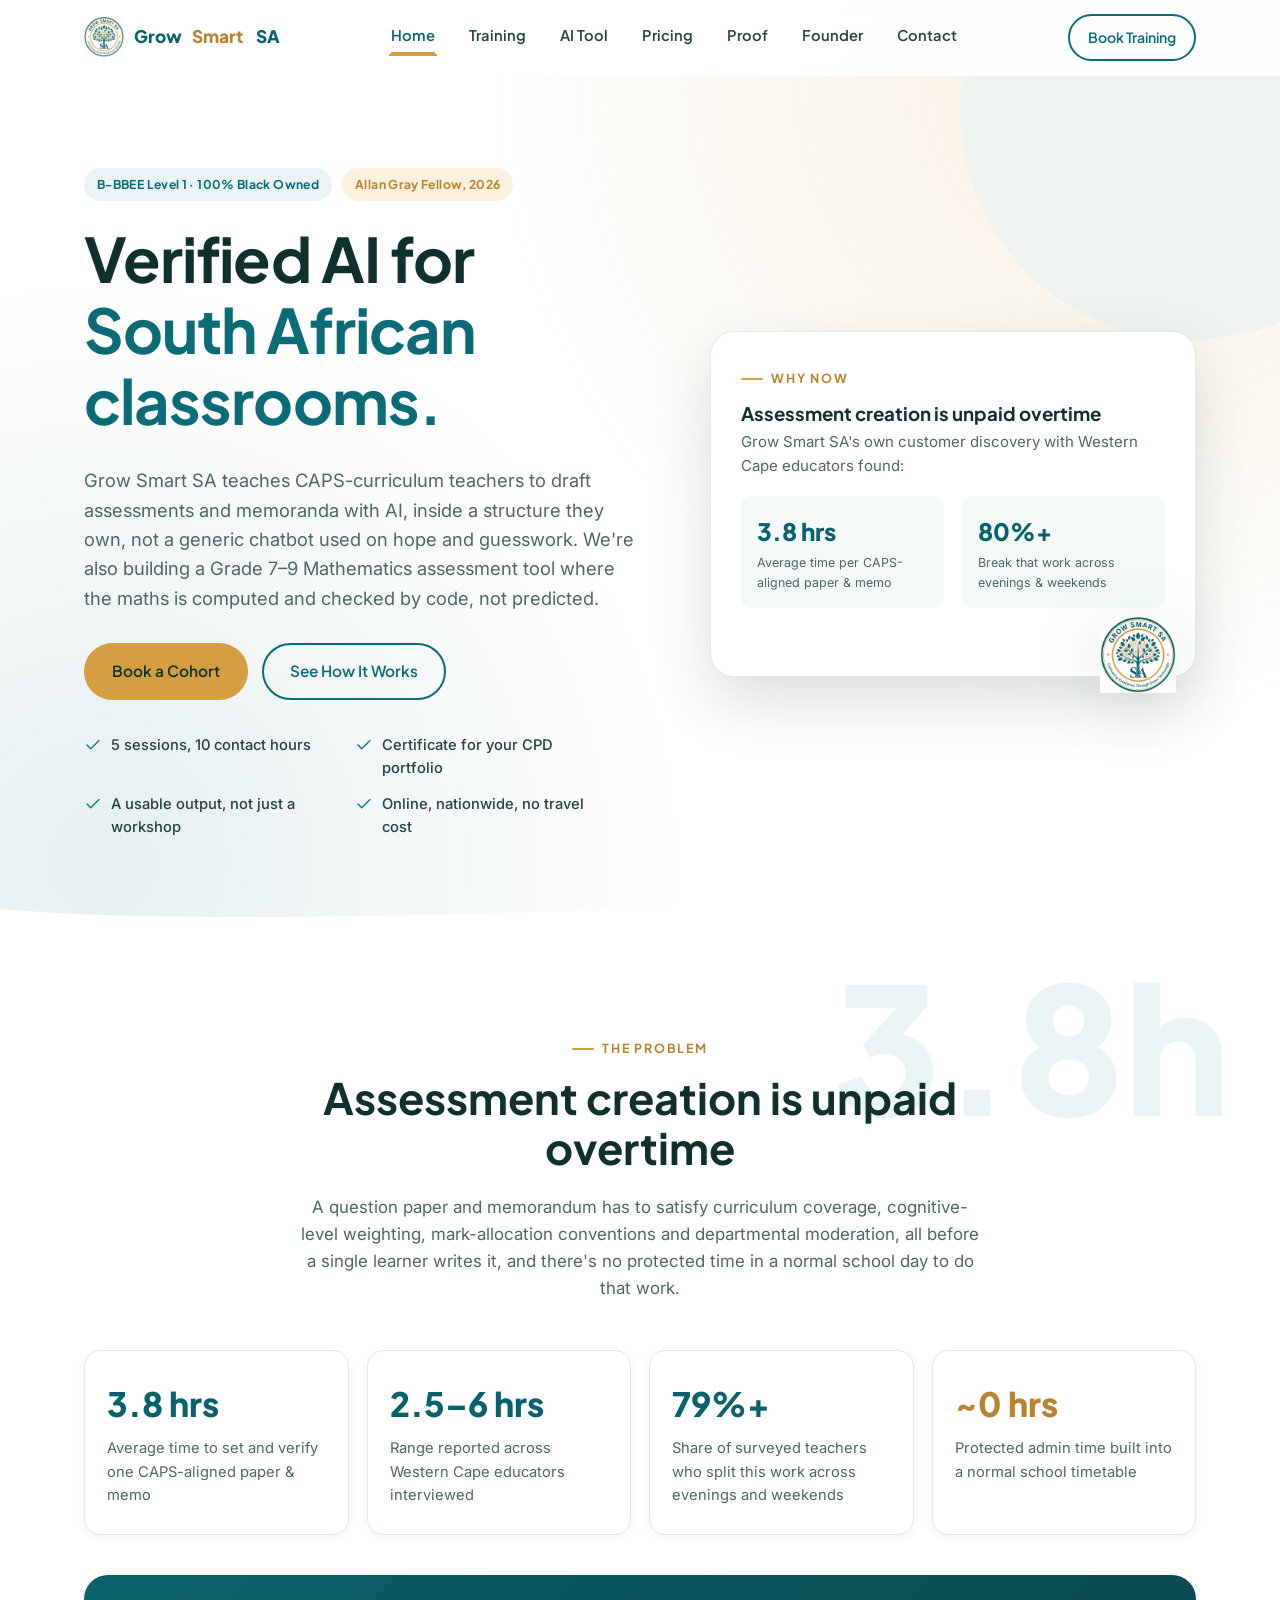
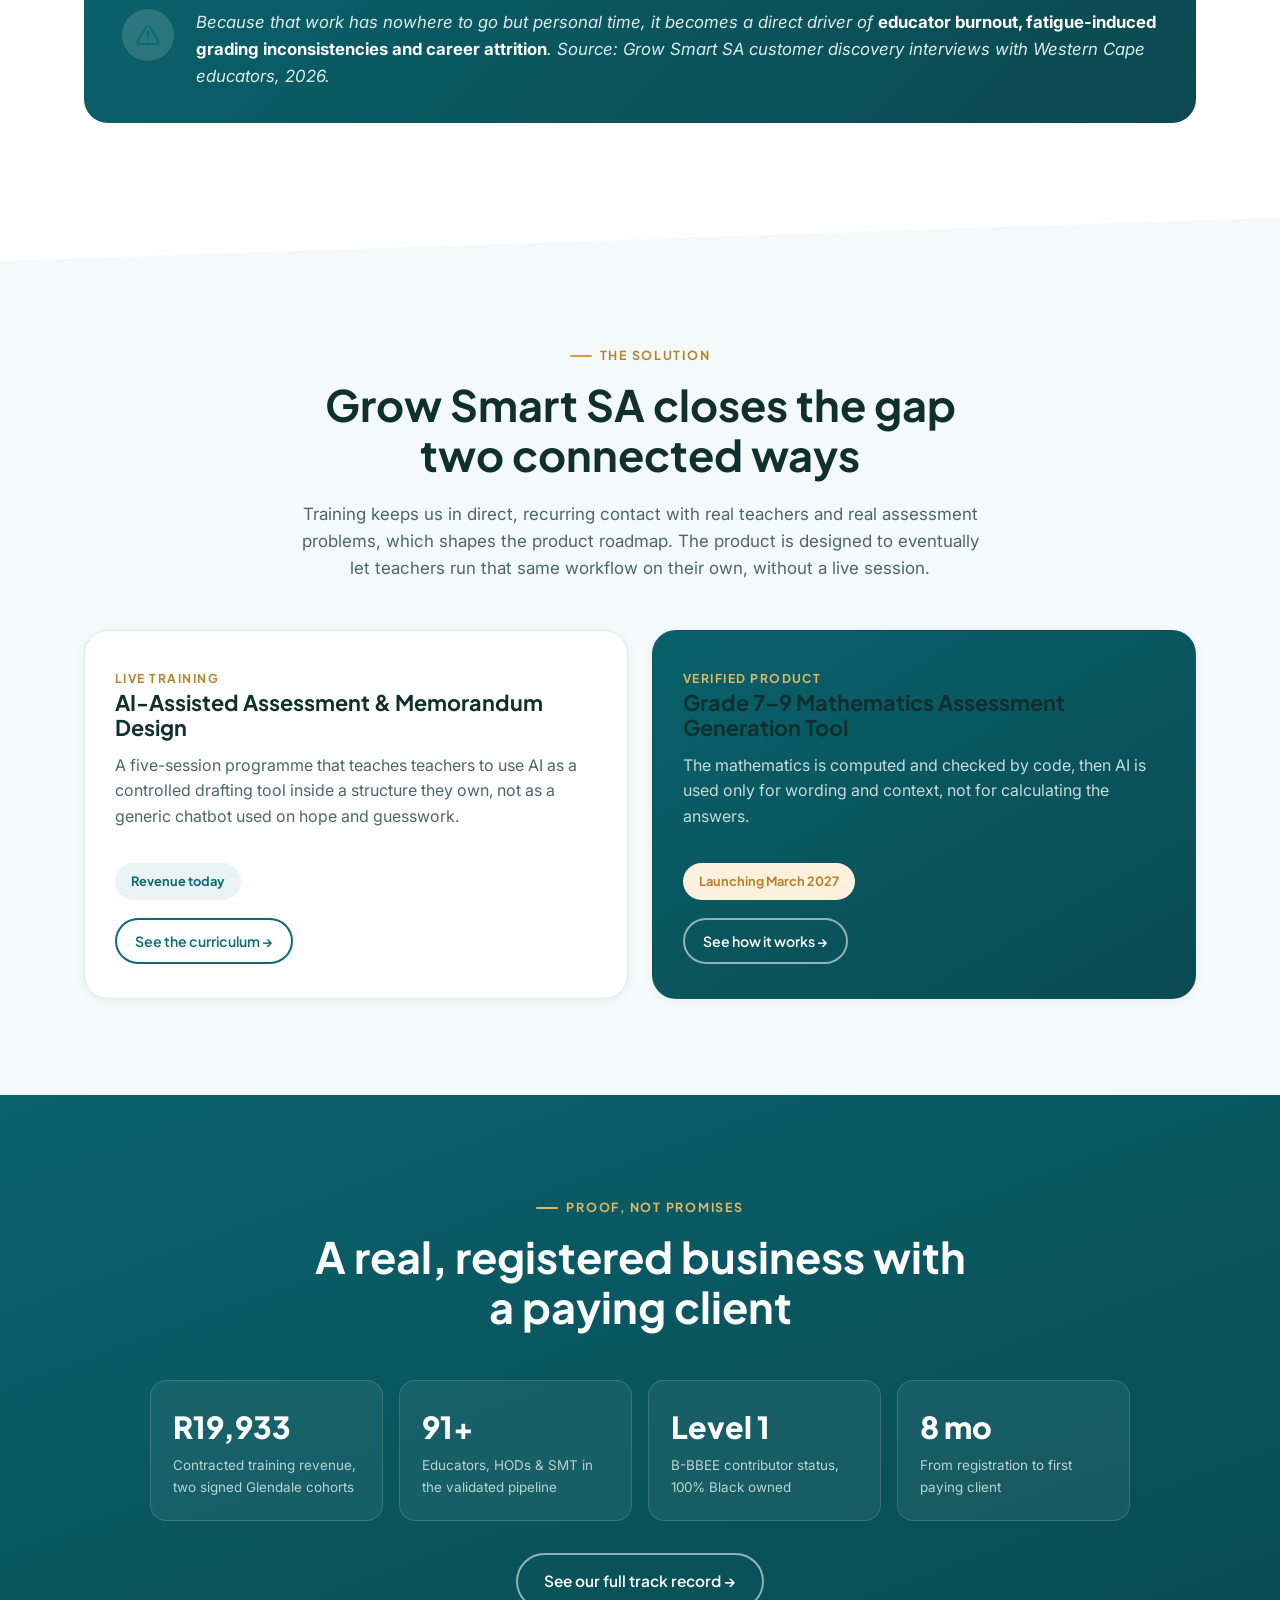
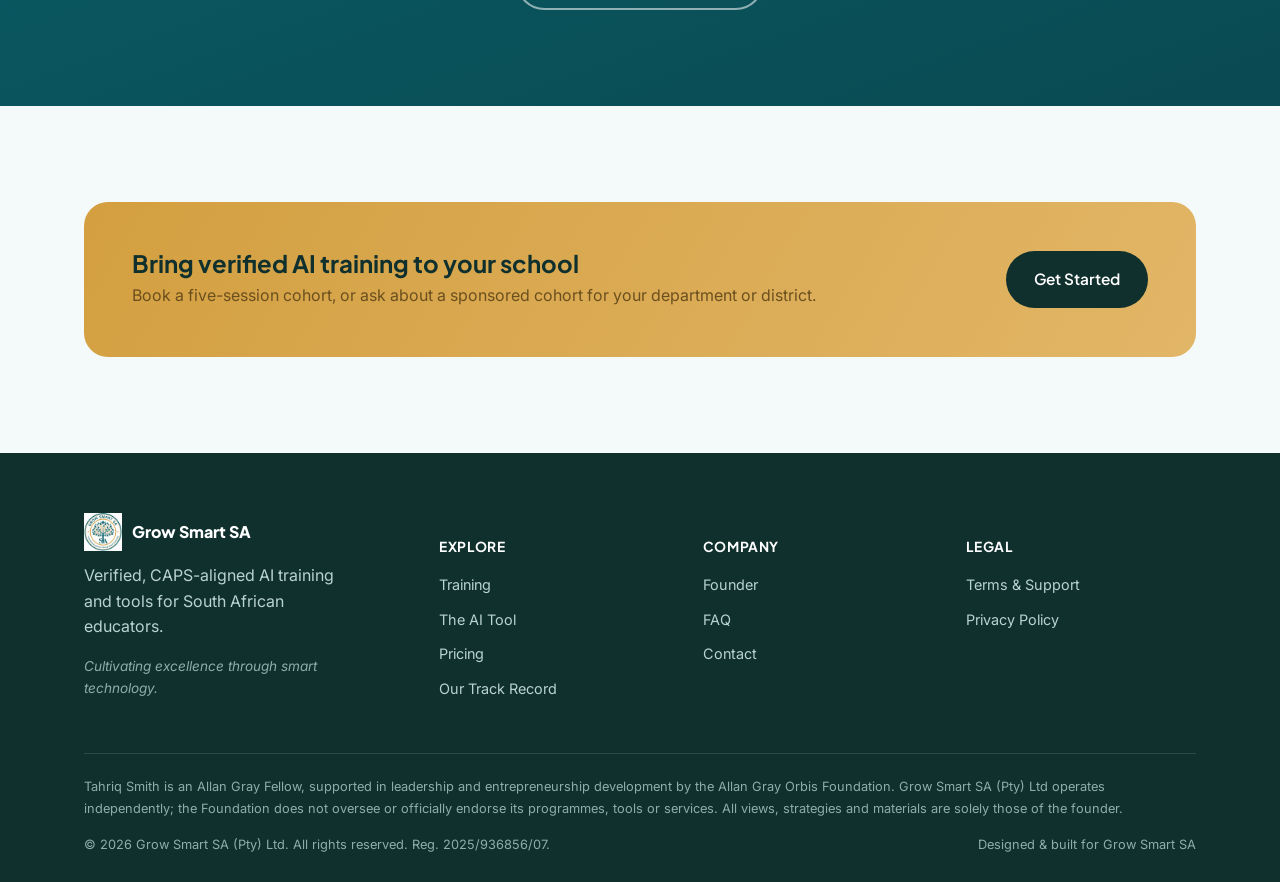
==== index.html @ 6b7e747d "Add files via upload" ====
<!DOCTYPE html>
<html lang="en-ZA">
<head>
<meta charset="UTF-8">
<meta name="viewport" content="width=device-width, initial-scale=1.0">
<title>Grow Smart SA | Verified AI for South African Classrooms</title>
<meta name="description" content="Grow Smart SA teaches CAPS-curriculum teachers to draft assessments and memoranda with AI, and is building a code-verified AI assessment generation tool for Grade 7-9 Mathematics. Based in Cape Town, serving educators nationwide.">
<meta name="keywords" content="AI assessment tool for teachers, CAPS aligned AI, memorandum design, South Africa education, SADTU, verified AI mathematics, Grow Smart SA">
<meta name="author" content="Grow Smart SA (Pty) Ltd">
<link rel="canonical" href="https://www.growsmartsa.co.za/">

<meta property="og:type" content="website">
<meta property="og:title" content="Grow Smart SA | Verified AI for South African Classrooms">
<meta property="og:description" content="Curriculum-aligned AI training for assessment and memorandum design, and a code-verified Grade 7-9 Mathematics assessment tool launching March 2027.">
<meta property="og:image" content="/images/favicon-512.png">
<meta property="og:url" content="https://www.growsmartsa.co.za/">
<meta name="twitter:card" content="summary_large_image">

<link rel="icon" type="image/png" sizes="32x32" href="/images/favicon-32.png">
<link rel="icon" type="image/png" sizes="16x16" href="/images/favicon-16.png">
<link rel="apple-touch-icon" sizes="180x180" href="/images/favicon-180.png">

<link rel="preconnect" href="https://fonts.googleapis.com">
<link rel="preconnect" href="https://fonts.gstatic.com" crossorigin>
<link href="https://fonts.googleapis.com/css2?family=Inter:wght@400;500;600;700&family=Plus+Jakarta+Sans:wght@600;700;800&display=swap" rel="stylesheet">
<link rel="stylesheet" href="css/styles.css">
<noscript><style>body{opacity:1 !important;}</style></noscript>

<script type="application/ld+json">
{
  "@context": "https://schema.org",
  "@type": "EducationalOrganization",
  "name": "Grow Smart SA (Pty) Ltd",
  "url": "https://www.growsmartsa.co.za/",
  "logo": "https://www.growsmartsa.co.za/images/favicon-512.png",
  "email": "tahriq@live.co.za",
  "telephone": "+27828016699",
  "address": { "@type": "PostalAddress", "addressLocality": "Cape Town", "addressCountry": "ZA" },
  "founder": { "@type": "Person", "name": "Tahriq Smith" },
  "sameAs": []
}
</script>
</head>
<body>
<div class="scroll-progress" id="scrollProgress"></div>
<a class="skip-link" href="#main" style="position:absolute;left:-9999px;">Skip to content</a>

<header class="site-header" id="siteHeader">
  <div class="nav-wrap">
    <a href="index.html" class="brand"><img src="images/logo.png" alt="Grow Smart SA logo"> Grow <span class="accent">Smart</span>&nbsp;SA</a>
    <nav class="nav-links" id="navLinks">
      <a href="index.html" class="active">Home</a>
      <a href="training.html">Training</a>
      <a href="product.html">AI Tool</a>
      <a href="pricing.html">Pricing</a>
      <a href="proof.html">Proof</a>
      <a href="founder.html">Founder</a>
      <a href="contact.html">Contact</a>
    </nav>
    <div class="nav-cta">
      <a href="contact.html" class="btn btn-outline-dark btn-sm">Book Training</a>
      <button class="nav-toggle" id="navToggle" aria-label="Toggle menu" aria-expanded="false"><span></span></button>
    </div>
  </div>
</header>

<main id="main">

  <!-- ================= HERO ================= -->
  <section class="hero" id="home">
    <div class="hero-blob" aria-hidden="true"></div>
    <div class="container hero-grid">
      <div class="reveal in">
        <div class="badge-row">
          <span class="badge">B-BBEE Level 1 &middot; 100% Black Owned</span>
          <span class="badge gold">Allan Gray Fellow, 2026</span>
        </div>
        <h1>Verified AI for <span class="hl">South African classrooms.</span></h1>
        <p class="hero-sub">Grow Smart SA teaches CAPS-curriculum teachers to draft assessments and memoranda with AI, inside a structure they own, not a generic chatbot used on hope and guesswork. We're also building a Grade 7&ndash;9 Mathematics assessment tool where the maths is computed and checked by code, not predicted.</p>
        <div class="hero-cta">
          <a href="contact.html" class="btn btn-primary">Book a Cohort</a>
          <a href="training.html" class="btn btn-outline-dark">See How It Works</a>
        </div>
        <ul class="hero-points">
          <li><svg width="18" height="18" viewBox="0 0 24 24" fill="none" stroke="currentColor" stroke-width="2" stroke-linecap="round" stroke-linejoin="round" aria-hidden="true" ><polyline points="20 6 9 17 4 12"></polyline></svg>5 sessions, 10 contact hours</li>
          <li><svg width="18" height="18" viewBox="0 0 24 24" fill="none" stroke="currentColor" stroke-width="2" stroke-linecap="round" stroke-linejoin="round" aria-hidden="true" ><polyline points="20 6 9 17 4 12"></polyline></svg>Certificate for your CPD portfolio</li>
          <li><svg width="18" height="18" viewBox="0 0 24 24" fill="none" stroke="currentColor" stroke-width="2" stroke-linecap="round" stroke-linejoin="round" aria-hidden="true" ><polyline points="20 6 9 17 4 12"></polyline></svg>A usable output, not just a workshop</li>
          <li><svg width="18" height="18" viewBox="0 0 24 24" fill="none" stroke="currentColor" stroke-width="2" stroke-linecap="round" stroke-linejoin="round" aria-hidden="true" ><polyline points="20 6 9 17 4 12"></polyline></svg>Online, nationwide, no travel cost</li>
        </ul>
      </div>
      <div class="hero-visual reveal in">
        <div class="hero-card">
          <span class="eyebrow">Why now</span>
          <h3 style="margin-bottom:6px;">Assessment creation is unpaid overtime</h3>
          <p style="color:var(--ink-500); font-size:0.94rem; margin-bottom:0;">Grow Smart SA's own customer discovery with Western Cape educators found:</p>
          <div class="stat-row">
            <div class="hero-stat"><div class="num" data-count="3.8" data-decimals="1" data-suffix=" hrs">0 hrs</div><div class="lbl">Average time per CAPS-aligned paper &amp; memo</div></div>
            <div class="hero-stat"><div class="num" data-count="80" data-suffix="%+">0%+</div><div class="lbl">Break that work across evenings &amp; weekends</div></div>
          </div>
        </div>
        <img class="hero-logo-badge" src="images/logo.png" alt="">
      </div>
    </div>
    <svg class="wave-divider" viewBox="0 0 1440 56" preserveAspectRatio="none" aria-hidden="true"><path d="M0,28 C360,56 1080,0 1440,28 L1440,56 L0,56 Z" fill="var(--white)"></path></svg>
  </section>

  <!-- ================= PROBLEM ================= -->
  <section class="section-pad bg-white" id="problem" style="position:relative; overflow:hidden;">
    <span class="giant-num" style="top:20px; right:4%;" aria-hidden="true">3.8h</span>
    <div class="container" style="position:relative;">
      <div class="section-head center">
        <span class="eyebrow">The Problem</span>
        <h2>Assessment creation is unpaid overtime</h2>
        <p>A question paper and memorandum has to satisfy curriculum coverage, cognitive-level weighting, mark-allocation conventions and departmental moderation, all before a single learner writes it, and there's no protected time in a normal school day to do that work.</p>
      </div>
      <div class="stat-grid reveal-group">
        <div class="stat-card reveal"><div class="num" data-count="3.8" data-decimals="1" data-suffix=" hrs">0 hrs</div><div class="lbl">Average time to set and verify one CAPS-aligned paper &amp; memo</div></div>
        <div class="stat-card reveal"><div class="num">2.5&ndash;6 hrs</div><div class="lbl">Range reported across Western Cape educators interviewed</div></div>
        <div class="stat-card reveal"><div class="num" data-count="80" data-suffix="%+">0%+</div><div class="lbl">Share of surveyed teachers who split this work across evenings and weekends</div></div>
        <div class="stat-card reveal"><div class="num gold">~0 hrs</div><div class="lbl">Protected admin time built into a normal school timetable</div></div>
      </div>
      <div class="callout reveal">
        <div class="icon-badge"><svg width="24" height="24" viewBox="0 0 24 24" fill="none" stroke="currentColor" stroke-width="2" stroke-linecap="round" stroke-linejoin="round" aria-hidden="true" ><path d="M12 9v4"></path><path d="M12 17h.01"></path><path d="M10.29 3.86 1.82 18a2 2 0 0 0 1.71 3h16.94a2 2 0 0 0 1.71-3L13.71 3.86a2 2 0 0 0-3.42 0Z"></path></svg></div>
        <p>Because that work has nowhere to go but personal time, it becomes a direct driver of <strong>educator burnout, fatigue-induced grading inconsistencies and career attrition</strong>. Source: Grow Smart SA customer discovery interviews with Western Cape educators, 2026.</p>
      </div>
    </div>
  </section>

  <!-- ================= SOLUTION: TWO PILLARS ================= -->
  <section class="section-pad bg-teal-050 diagonal-top" style="margin-top:-2px;">
    <div class="container" style="padding-top:2vw;">
      <div class="section-head center">
        <span class="eyebrow">The Solution</span>
        <h2>Grow Smart SA closes the gap two connected ways</h2>
        <p>Training keeps us in direct, recurring contact with real teachers and real assessment problems, which shapes the product roadmap. The product is designed to eventually let teachers run that same workflow on their own, without a live session.</p>
      </div>
      <div class="pillar-grid reveal-group">
        <div class="pillar-card reveal">
          <span class="pillar-kicker">Live Training</span>
          <h3>AI-Assisted Assessment &amp; Memorandum Design</h3>
          <p>A five-session programme that teaches teachers to use AI as a controlled drafting tool inside a structure they own, not as a generic chatbot used on hope and guesswork.</p>
          <span class="pillar-tag">Revenue today</span>
          <div style="margin-top:18px;"><a href="training.html" class="btn btn-outline-dark btn-sm">See the curriculum &rarr;</a></div>
        </div>
        <div class="pillar-card dark reveal">
          <span class="pillar-kicker">Verified Product</span>
          <h3>Grade 7&ndash;9 Mathematics Assessment Generation Tool</h3>
          <p>The mathematics is computed and checked by code, then AI is used only for wording and context, not for calculating the answers.</p>
          <span class="pillar-tag">Launching March 2027</span>
          <div style="margin-top:18px;"><a href="product.html" class="btn btn-outline btn-sm">See how it works &rarr;</a></div>
        </div>
      </div>
    </div>
  </section>

  <!-- ================= PROOF TEASER ================= -->
  <section class="section-pad bg-dark on-dark">
    <div class="container">
      <div class="section-head center">
        <span class="eyebrow">Proof, Not Promises</span>
        <h2>A real, registered business with a paying client</h2>
      </div>
      <div class="proof-stats proof-stats-teaser reveal-group">
        <div class="proof-stat reveal"><div class="num" data-count="22000" data-prefix="R">R0</div><div class="lbl">Contracted training revenue, two signed Glendale cohorts</div></div>
        <div class="proof-stat reveal"><div class="num" data-count="100" data-suffix="+">0+</div><div class="lbl">Educators, HODs &amp; SMT in the validated pipeline</div></div>
        <div class="proof-stat reveal"><div class="num">Level 1</div><div class="lbl">B-BBEE contributor status, 100% Black owned</div></div>
        <div class="proof-stat reveal"><div class="num" data-count="9" data-suffix=" mo">0 mo</div><div class="lbl">From registration to first paying client</div></div>
      </div>
      <div class="text-center mt-32"><a href="proof.html" class="btn btn-outline">See our full track record &rarr;</a></div>
    </div>
  </section>

  <!-- ================= CTA ================= -->
  <section class="section-pad bg-teal-050">
    <div class="container">
      <div class="cta-banner reveal">
        <div>
          <h3>Bring verified AI training to your school</h3>
          <p>Book a five-session cohort, or ask about a sponsored cohort for your department or district.</p>
        </div>
        <a href="contact.html" class="btn" style="background:var(--ink-900); color:var(--white);">Get Started</a>
      </div>
    </div>
  </section>

</main>

<footer class="site-footer">
  <div class="container">
    <div class="footer-grid">
      <div>
        <div class="footer-brand"><img src="images/logo.png" alt="Grow Smart SA logo"><span>Grow Smart SA</span></div>
        <p style="max-width:280px;">Verified, CAPS-aligned AI training and tools for South African educators.</p>
        <p style="max-width:280px; font-style:italic; font-size:0.85rem; color:#8FADA8;">Cultivating excellence through smart technology.</p>
      </div>
      <div>
        <h5>Explore</h5>
        <ul>
          <li><a href="training.html">Training</a></li>
          <li><a href="product.html">The AI Tool</a></li>
          <li><a href="pricing.html">Pricing</a></li>
          <li><a href="proof.html">Our Track Record</a></li>
        </ul>
      </div>
      <div>
        <h5>Company</h5>
        <ul>
          <li><a href="founder.html">Founder</a></li>
          <li><a href="pricing.html#faq">FAQ</a></li>
          <li><a href="contact.html">Contact</a></li>
        </ul>
      </div>
      <div>
        <h5>Legal</h5>
        <ul>
          <li><a href="terms.html">Terms &amp; Support</a></li>
          <li><a href="privacy.html">Privacy Policy</a></li>
        </ul>
      </div>
    </div>
    <div class="footer-legal">
      Tahriq Smith is an Allan Gray Fellow, supported in leadership and entrepreneurship development by the Allan Gray Orbis Foundation. Grow Smart SA (Pty) Ltd operates independently; the Foundation does not oversee or officially endorse its programmes, tools or services. All views, strategies and materials are solely those of the founder.
    </div>
    <div class="footer-bottom">
      <span>&copy; <span id="year"></span> Grow Smart SA (Pty) Ltd. All rights reserved. Reg. 2025/936856/07.</span>
      <span>Designed &amp; built for Grow Smart SA</span>
    </div>
  </div>
</footer>

<button class="to-top" id="toTop" aria-label="Back to top"><svg width="20" height="20" viewBox="0 0 24 24" fill="none" stroke="currentColor" stroke-width="2" stroke-linecap="round" stroke-linejoin="round" aria-hidden="true" ><line x1="12" y1="19" x2="12" y2="5"></line><polyline points="5 12 12 5 19 12"></polyline></svg></button>

<script src="js/main.js"></script>
</body>
</html>
---- css/styles.css ----
/* ==========================================================================
   Grow Smart SA - Brand Tokens
   Primary teal + gold sampled directly from the Grow Smart SA logo mark.
   ========================================================================== */
:root {
  --teal-900: #09616B;
  --teal-800: #0B6B76;
  --teal-700: #128089;
  --teal-600: #1B969E;
  --teal-050: #EAF4F4;
  --teal-025: #F4FAFA;
  --sage-600: #5F8578;
  --sage-500: #6E9186;
  --sage-100: #EEF3F0;
  --gold-600: #B9822E;
  --gold-500: #D39F40;
  --gold-400: #E2B667;
  --gold-100: #FBF1DD;
  --gold-050: #FDF8ED;
  --ink-900: #10302E;
  --ink-700: #23433F;
  --ink-500: #4C6864;
  --ink-300: #7C948F;
  --white: #FFFFFF;
  --off-white: #F7FAF9;
  --border: #E1EAE7;

  --font-head: "Plus Jakarta Sans", "Segoe UI", Arial, sans-serif;
  --font-body: "Inter", "Segoe UI", Arial, sans-serif;

  --radius-sm: 10px;
  --radius-md: 16px;
  --radius-lg: 24px;
  --shadow-sm: 0 2px 10px rgba(16, 48, 46, 0.06);
  --shadow-md: 0 12px 32px rgba(16, 48, 46, 0.10);
  --shadow-lg: 0 24px 60px rgba(16, 48, 46, 0.16);
  --container: 1160px;
}

/* ==========================================================================
   Reset / base
   ========================================================================== */
*, *::before, *::after { box-sizing: border-box; }
html { scroll-behavior: smooth; }
body {
  margin: 0;
  font-family: var(--font-body);
  color: var(--ink-900);
  background: var(--white);
  line-height: 1.6;
  -webkit-font-smoothing: antialiased;
}
img { max-width: 100%; display: block; }
a { color: inherit; text-decoration: none; }
h1, h2, h3, h4 { font-family: var(--font-head); line-height: 1.15; margin: 0 0 0.5em; color: var(--ink-900); }
p { margin: 0 0 1em; }
ul { margin: 0; padding: 0; list-style: none; }
button { font-family: inherit; cursor: pointer; }
section { position: relative; }
.container {
  max-width: var(--container);
  margin: 0 auto;
  padding: 0 24px;
}
.section-pad { padding: 96px 0; }
@media (max-width: 780px) {
  .section-pad { padding: 64px 0; }
}

.eyebrow {
  display: inline-flex;
  align-items: center;
  gap: 8px;
  font-family: var(--font-head);
  font-weight: 700;
  font-size: 0.78rem;
  letter-spacing: 0.14em;
  text-transform: uppercase;
  color: var(--gold-600);
  margin-bottom: 14px;
}
.eyebrow::before {
  content: "";
  width: 22px;
  height: 2px;
  background: var(--gold-500);
  display: inline-block;
  border-radius: 2px;
}
.section-head { max-width: 680px; margin: 0 0 48px; }
.section-head.center { margin-left: auto; margin-right: auto; text-align: center; }
.section-head h2 { font-size: clamp(1.8rem, 3.4vw, 2.7rem); }
.section-head p { color: var(--ink-500); font-size: 1.06rem; }

.on-dark .eyebrow { color: var(--gold-400); }
.on-dark .eyebrow::before { background: var(--gold-400); }
.on-dark h2, .on-dark h3, .on-dark h4 { color: var(--white); }
.on-dark p { color: #C7DAD7; }

/* Buttons */
.btn {
  display: inline-flex;
  align-items: center;
  justify-content: center;
  gap: 8px;
  font-family: var(--font-head);
  font-weight: 600;
  font-size: 0.96rem;
  padding: 14px 26px;
  border-radius: 999px;
  border: 2px solid transparent;
  transition: transform 0.15s ease, box-shadow 0.15s ease, background 0.15s ease, color 0.15s ease, border-color .15s ease;
  white-space: nowrap;
}
.btn-primary { background: var(--gold-500); color: var(--ink-900); }
.btn-primary:hover { background: var(--gold-600); transform: translateY(-1px); box-shadow: var(--shadow-md); }
.btn-outline { border-color: rgba(255,255,255,0.55); color: var(--white); }
.btn-outline:hover { background: rgba(255,255,255,0.12); }
.btn-outline-dark { border-color: var(--teal-800); color: var(--teal-800); }
.btn-outline-dark:hover { background: var(--teal-050); }
.btn-block { width: 100%; }
.btn-sm { padding: 10px 18px; font-size: 0.88rem; }

/* ==========================================================================
   Header / Nav
   ========================================================================== */
.site-header {
  position: fixed;
  top: 0; left: 0; right: 0;
  z-index: 100;
  background: rgba(255,255,255,0.9);
  backdrop-filter: saturate(180%) blur(12px);
  border-bottom: 1px solid transparent;
  transition: border-color .2s ease, box-shadow .2s ease;
}
.site-header.scrolled { border-color: var(--border); box-shadow: 0 4px 20px rgba(16,48,46,0.05); }
.nav-wrap {
  max-width: var(--container);
  margin: 0 auto;
  padding: 14px 24px;
  display: flex;
  align-items: center;
  justify-content: space-between;
  gap: 20px;
}
.brand { display: flex; align-items: center; gap: 10px; font-family: var(--font-head); font-weight: 800; color: var(--teal-900); font-size: 1.08rem; }
.brand img { width: 40px; height: 40px; }
.brand span.accent { color: var(--gold-600); }

.nav-links { display: flex; align-items: center; gap: 30px; }
.nav-links a {
  font-family: var(--font-head);
  font-weight: 600;
  font-size: 0.92rem;
  color: var(--ink-700);
  padding: 6px 2px;
  border-bottom: 2px solid transparent;
  transition: color .15s ease, border-color .15s ease;
}
.nav-links a:hover, .nav-links a.active { color: var(--teal-900); border-color: var(--gold-500); }
.nav-cta { display: flex; align-items: center; gap: 14px; }
.nav-toggle {
  display: none;
  width: 42px; height: 42px;
  border-radius: 10px;
  border: 1px solid var(--border);
  background: var(--white);
  align-items: center;
  justify-content: center;
}
.nav-toggle span, .nav-toggle span::before, .nav-toggle span::after {
  content: "";
  display: block;
  width: 20px; height: 2px;
  background: var(--ink-900);
  position: relative;
  transition: transform .2s ease, opacity .2s ease;
}
.nav-toggle span::before { position: absolute; top: -6px; }
.nav-toggle span::after { position: absolute; top: 6px; }
.nav-toggle.open span { background: transparent; }
.nav-toggle.open span::before { transform: translateY(6px) rotate(45deg); }
.nav-toggle.open span::after { transform: translateY(-6px) rotate(-45deg); }

@media (max-width: 900px) {
  .nav-links {
    position: absolute;
    top: 100%; left: 0; right: 0;
    background: var(--white);
    flex-direction: column;
    align-items: flex-start;
    gap: 4px;
    padding: 10px 24px 20px;
    border-bottom: 1px solid var(--border);
    box-shadow: var(--shadow-md);
    display: none;
  }
  .nav-links.open { display: flex; }
  .nav-links a { width: 100%; padding: 10px 0; border-bottom: 1px solid var(--border); }
  .nav-cta .btn-outline-dark { display: none; }
  .nav-toggle { display: flex; }
}

/* ==========================================================================
   Hero
   ========================================================================== */
.hero {
  padding: 168px 0 96px;
  background:
    radial-gradient(circle at 88% 8%, rgba(211,159,64,0.16), transparent 45%),
    radial-gradient(circle at 8% 92%, rgba(9,97,107,0.10), transparent 40%),
    var(--white);
  overflow: hidden;
  position: relative;
}
.hero-grid { display: grid; grid-template-columns: 1.08fr 0.92fr; gap: 56px; align-items: center; }
@media (max-width: 900px) { .hero-grid { grid-template-columns: 1fr; } }

.badge-row { display: flex; flex-wrap: wrap; gap: 10px; margin-bottom: 22px; }
.badge {
  display: inline-flex; align-items: center; gap: 6px;
  background: var(--teal-050); color: var(--teal-800);
  font-family: var(--font-head); font-weight: 700; font-size: 0.76rem;
  letter-spacing: 0.03em;
  padding: 7px 13px; border-radius: 999px;
}
.badge.gold { background: var(--gold-100); color: var(--gold-600); }

.hero h1 { font-size: clamp(2.3rem, 4.8vw, 3.9rem); letter-spacing: -0.015em; }
.hero h1 .hl { color: var(--teal-800); }
.hero-sub { font-size: 1.15rem; color: var(--ink-500); max-width: 560px; }
.hero-cta { display: flex; flex-wrap: wrap; gap: 14px; margin-top: 30px; }
.hero-points { margin-top: 34px; display: grid; grid-template-columns: 1fr 1fr; gap: 12px 22px; max-width: 520px; }
.hero-points li { display: flex; gap: 9px; align-items: flex-start; font-size: 0.92rem; color: var(--ink-700); font-weight: 500; }
.hero-points li svg { flex: none; margin-top: 2px; color: var(--teal-700); }

.hero-visual { position: relative; }
.hero-card {
  background: var(--white);
  border: 1px solid var(--border);
  border-radius: var(--radius-lg);
  box-shadow: var(--shadow-lg);
  padding: 30px 30px 68px;
  position: relative;
  z-index: 2;
}
.hero-card .stat-row { display: grid; grid-template-columns: 1fr 1fr; gap: 18px; margin-top: 18px; }
.hero-stat { background: var(--teal-025); border-radius: var(--radius-sm); padding: 16px; }
.hero-stat .num { font-family: var(--font-head); font-weight: 800; font-size: 1.5rem; color: var(--teal-900); }
.hero-stat .lbl { font-size: 0.78rem; color: var(--ink-500); margin-top: 2px; }
.hero-logo-badge {
  position: absolute; right: 20px; bottom: -16px;
  width: 76px; height: 76px; z-index: 3;
  filter: drop-shadow(var(--shadow-md));
}
.hero-blob {
  position: absolute; width: 460px; height: 460px; border-radius: 50%;
  background: var(--sage-100); top: -120px; right: -140px; z-index: 0;
}

/* ==========================================================================
   Generic content sections
   ========================================================================== */
.bg-teal-050 { background: var(--teal-025); }
.bg-sage { background: var(--sage-100); }
.bg-dark { background: linear-gradient(160deg, var(--teal-900), #0A4A52); }
.bg-white { background: var(--white); }

/* Problem stats */
.stat-grid { display: grid; grid-template-columns: repeat(4, 1fr); gap: 18px; }
@media (max-width: 900px) { .stat-grid { grid-template-columns: 1fr 1fr; } }
@media (max-width: 560px) { .stat-grid { grid-template-columns: 1fr; } }
.stat-card {
  background: var(--white);
  border: 1px solid var(--border);
  border-radius: var(--radius-md);
  padding: 26px 22px;
  box-shadow: var(--shadow-sm);
}
.stat-card .num { font-family: var(--font-head); font-weight: 800; font-size: 2.1rem; color: var(--teal-900); }
.stat-card .num.gold { color: var(--gold-600); }
.stat-card .lbl { color: var(--ink-500); font-size: 0.92rem; margin-top: 6px; }

.callout {
  margin-top: 40px;
  background: var(--ink-900);
  background: linear-gradient(135deg, var(--teal-900), #0C4850);
  border-radius: var(--radius-lg);
  padding: 34px 38px;
  color: var(--white);
  display: flex;
  gap: 22px;
  align-items: flex-start;
}
.callout .icon-badge { background: rgba(255,255,255,0.14); }
.callout p { color: #DCEBE9; font-size: 1.05rem; font-style: italic; margin: 0; }
.callout strong { color: var(--white); font-style: normal; }

/* Icon badge */
.icon-badge {
  width: 52px; height: 52px; min-width: 52px;
  border-radius: 50%;
  background: var(--teal-050);
  display: flex; align-items: center; justify-content: center;
  color: var(--teal-800);
}
.icon-badge.gold { background: var(--gold-100); color: var(--gold-600); }
.icon-badge svg { width: 24px; height: 24px; }

/* Programme sessions */
.session-list { display: flex; flex-direction: column; gap: 16px; margin-top: 10px; }
.session {
  display: grid;
  grid-template-columns: 76px 1fr;
  gap: 22px;
  background: var(--white);
  border: 1px solid var(--border);
  border-radius: var(--radius-md);
  padding: 26px;
  box-shadow: var(--shadow-sm);
  transition: box-shadow .15s ease, transform .15s ease;
}
.session:hover { box-shadow: var(--shadow-md); transform: translateY(-2px); }
.session-num {
  font-family: var(--font-head); font-weight: 800; font-size: 1.9rem; color: var(--gold-500);
  display: flex; align-items: flex-start; justify-content: center; padding-top: 2px;
}
.session h3 { font-size: 1.12rem; margin-bottom: 4px; }
.session .session-meta { font-size: 0.82rem; color: var(--ink-300); font-weight: 600; text-transform: uppercase; letter-spacing: .04em; margin-bottom: 10px; }
.session p.desc { color: var(--ink-500); margin-bottom: 12px; }
.session .tags { display: flex; flex-wrap: wrap; gap: 8px; }
.session .tags span { background: var(--teal-050); color: var(--teal-800); font-size: 0.78rem; font-weight: 600; padding: 5px 11px; border-radius: 999px; }
@media (max-width: 560px) {
  .session { grid-template-columns: 1fr; }
  .session-num { flex-direction: row; gap: 8px; }
}

/* Deliverables grid */
.deliv-grid { display: grid; grid-template-columns: repeat(3, 1fr); gap: 16px; }
@media (max-width: 860px) { .deliv-grid { grid-template-columns: 1fr 1fr; } }
@media (max-width: 560px) { .deliv-grid { grid-template-columns: 1fr; } }
.deliv-grid-2 { grid-template-columns: repeat(2, 1fr); }
@media (max-width: 560px) { .deliv-grid-2 { grid-template-columns: 1fr; } }
.deliv-item {
  display: flex; gap: 12px; align-items: flex-start;
  background: var(--white); border: 1px solid var(--border); border-radius: var(--radius-sm);
  padding: 16px;
}
.deliv-item svg { color: var(--teal-700); flex: none; margin-top: 2px; }
.deliv-item span { font-size: 0.92rem; color: var(--ink-700); font-weight: 500; }

/* Pricing */
.pricing-grid { display: grid; grid-template-columns: repeat(3, 1fr); gap: 22px; align-items: stretch; }
@media (max-width: 940px) { .pricing-grid { grid-template-columns: 1fr; max-width: 440px; margin: 0 auto; } }
.price-card {
  background: var(--white);
  border: 1px solid var(--border);
  border-radius: var(--radius-lg);
  padding: 32px 28px;
  box-shadow: var(--shadow-sm);
  display: flex; flex-direction: column;
  position: relative;
}
.price-card.featured {
  border-color: var(--gold-500);
  box-shadow: var(--shadow-lg);
  transform: translateY(-8px);
}
.price-card .ribbon {
  position: absolute; top: -13px; left: 28px;
  background: var(--gold-500); color: var(--ink-900);
  font-family: var(--font-head); font-weight: 700; font-size: 0.72rem;
  letter-spacing: .05em; text-transform: uppercase;
  padding: 6px 14px; border-radius: 999px;
}
.price-card h3 { font-size: 1.1rem; margin-bottom: 6px; }
.price-card .price { font-family: var(--font-head); font-weight: 800; font-size: 2.15rem; color: var(--teal-900); margin: 6px 0 2px; }
.price-card .price small { font-size: 0.95rem; font-weight: 600; color: var(--ink-300); }
.price-card .price-note { font-size: 0.85rem; color: var(--ink-300); margin-bottom: 18px; }
.price-card ul { display: flex; flex-direction: column; gap: 10px; margin: 6px 0 26px; flex: 1; }
.price-card ul li { display: flex; gap: 9px; font-size: 0.9rem; color: var(--ink-700); }
.price-card ul li svg { color: var(--teal-700); flex: none; margin-top: 3px; }

.partner-card {
  margin-top: 26px;
  background: var(--sage-100);
  border-radius: var(--radius-lg);
  padding: 34px;
  display: grid; grid-template-columns: 1.3fr 1fr; gap: 30px; align-items: center;
}
@media (max-width: 780px) { .partner-card { grid-template-columns: 1fr; } }
.tier-row { display: flex; flex-wrap: wrap; gap: 10px; }
.tier-pill { background: var(--white); border: 1px solid var(--border); border-radius: 10px; padding: 10px 14px; font-size: 0.84rem; }
.tier-pill b { display: block; color: var(--teal-900); font-family: var(--font-head); font-size: 1rem; }

/* Traction / proof */
.proof-grid { display: grid; grid-template-columns: 1.1fr 0.9fr; gap: 44px; align-items: center; }
@media (max-width: 900px) { .proof-grid { grid-template-columns: 1fr; } }
.timeline { display: flex; flex-direction: column; gap: 0; }
.tl-item { display: grid; grid-template-columns: 20px 1fr; gap: 18px; }
.tl-dot-col { display: flex; flex-direction: column; align-items: center; }
.tl-dot { width: 12px; height: 12px; border-radius: 50%; background: var(--gold-500); margin-top: 6px; }
.tl-line { flex: 1; width: 2px; background: rgba(255,255,255,0.18); margin: 4px 0; }
.tl-item:last-child .tl-line { display: none; }
.tl-content { padding-bottom: 26px; }
.tl-content .tl-date { font-family: var(--font-head); font-weight: 700; font-size: 0.82rem; color: var(--gold-400); letter-spacing: .04em; text-transform: uppercase; margin-bottom: 4px; }
.tl-content p { margin: 0; color: #D7E7E4; font-size: 0.95rem; }

.proof-stats { display: grid; grid-template-columns: 1fr 1fr; gap: 16px; }
.proof-stats-teaser { grid-template-columns: repeat(4, 1fr); max-width: 980px; margin: 0 auto; }
@media (max-width: 900px) { .proof-stats-teaser { grid-template-columns: 1fr 1fr; } }
@media (max-width: 560px) { .proof-stats-teaser { grid-template-columns: 1fr; } }
.proof-stat { background: rgba(255,255,255,0.06); border: 1px solid rgba(255,255,255,0.14); border-radius: var(--radius-md); padding: 22px; }
.proof-stat .num { font-family: var(--font-head); font-weight: 800; font-size: 1.9rem; color: var(--white); }
.proof-stat .lbl { color: #B9D3CF; font-size: 0.84rem; margin-top: 4px; }

/* Coming soon product */
.coming-card {
  display: grid; grid-template-columns: 1fr 1fr; gap: 44px; align-items: center;
  background: var(--white); border: 1px solid var(--border); border-radius: var(--radius-lg);
  padding: 44px; box-shadow: var(--shadow-md);
}
@media (max-width: 860px) { .coming-card { grid-template-columns: 1fr; padding: 30px; } }
.pipeline-mini { display: flex; flex-wrap: wrap; gap: 10px; margin-top: 22px; }
.pipeline-mini .step {
  background: var(--teal-025); border-radius: 10px; padding: 10px 14px; font-size: 0.8rem;
  font-weight: 600; color: var(--teal-800); display: flex; align-items: center; gap: 6px;
}
.pipeline-mini .step.done { background: var(--gold-100); color: var(--gold-600); }
.pipeline-mini .arrow { color: var(--ink-300); align-self: center; }

/* Founder */
.founder-grid { display: grid; grid-template-columns: 320px 1fr; gap: 48px; align-items: start; }
@media (max-width: 820px) { .founder-grid { grid-template-columns: 1fr; } }
.founder-card {
  background: var(--white); border: 1px solid var(--border); border-radius: var(--radius-lg);
  padding: 30px; text-align: center; box-shadow: var(--shadow-sm);
}
.founder-avatar {
  width: 128px; height: 128px; border-radius: 50%; margin: 0 auto 18px;
  background: linear-gradient(140deg, var(--teal-800), var(--teal-600));
  display: flex; align-items: center; justify-content: center;
  color: var(--white); font-family: var(--font-head); font-weight: 800; font-size: 2.4rem;
}
.founder-card h3 { margin-bottom: 2px; }
.founder-card .role { color: var(--ink-500); font-size: 0.9rem; margin-bottom: 16px; }
.founder-pill { display: inline-block; background: var(--gold-100); color: var(--gold-600); font-weight: 700; font-size: 0.8rem; padding: 7px 14px; border-radius: 999px; margin-bottom: 14px; }
.quote {
  background: var(--teal-025); border-radius: var(--radius-md); padding: 26px;
  font-style: italic; color: var(--ink-700); font-size: 1.05rem; margin: 22px 0;
  position: relative;
}
.expertise-grid { display: grid; grid-template-columns: 1fr 1fr; gap: 10px 20px; margin-top: 18px; }
.expertise-grid li { display: flex; gap: 8px; font-size: 0.92rem; color: var(--ink-700); }
.expertise-grid li svg { color: var(--gold-500); flex: none; margin-top: 3px; }

/* FAQ */
.faq-list { max-width: 780px; margin: 0 auto; display: flex; flex-direction: column; gap: 12px; }
.faq-item { border: 1px solid var(--border); border-radius: var(--radius-md); overflow: hidden; background: var(--white); }
.faq-q {
  width: 100%; display: flex; justify-content: space-between; align-items: center; gap: 14px;
  background: none; border: none; text-align: left; padding: 20px 22px;
  font-family: var(--font-head); font-weight: 700; font-size: 1rem; color: var(--ink-900);
}
.faq-q .plus { flex: none; width: 22px; height: 22px; border-radius: 50%; background: var(--teal-050); color: var(--teal-800); display: flex; align-items: center; justify-content: center; transition: transform .2s ease; font-size: 1.1rem; }
.faq-item.open .faq-q .plus { transform: rotate(45deg); }
.faq-a { max-height: 0; overflow: hidden; transition: max-height .25s ease; }
.faq-a-inner { padding: 0 22px 20px; color: var(--ink-500); font-size: 0.95rem; }
.faq-item.open .faq-a { max-height: 320px; }

/* Contact */
.contact-grid { display: grid; grid-template-columns: 1fr 1fr; gap: 44px; }
@media (max-width: 860px) { .contact-grid { grid-template-columns: 1fr; } }
.contact-card {
  display: flex; gap: 16px; align-items: flex-start;
  background: rgba(255,255,255,0.06); border: 1px solid rgba(255,255,255,0.16);
  border-radius: var(--radius-md); padding: 22px; margin-bottom: 16px;
}
.contact-card h4 { color: var(--white); margin-bottom: 4px; }
.contact-card p, .contact-card a { color: #C7DAD7; font-size: 0.92rem; margin: 0; }
.contact-card a:hover { color: var(--gold-400); }
.contact-form { background: var(--white); border-radius: var(--radius-lg); padding: 32px; box-shadow: var(--shadow-lg); }
.form-row { margin-bottom: 16px; }
.form-row label { display: block; font-weight: 600; font-size: 0.86rem; margin-bottom: 6px; color: var(--ink-700); }
.form-row input, .form-row select, .form-row textarea {
  width: 100%; padding: 12px 14px; border-radius: 10px; border: 1px solid var(--border);
  font-family: var(--font-body); font-size: 0.95rem; color: var(--ink-900); background: var(--off-white);
}
.form-row textarea { min-height: 100px; resize: vertical; }
.form-row input:focus, .form-row select:focus, .form-row textarea:focus { outline: 2px solid var(--teal-600); outline-offset: 1px; background: var(--white); }
.form-note { font-size: 0.8rem; color: var(--ink-300); margin-top: 10px; }

/* CTA banner */
.cta-banner {
  background: linear-gradient(120deg, var(--gold-500), var(--gold-400));
  border-radius: var(--radius-lg);
  padding: 48px;
  display: flex; align-items: center; justify-content: space-between; gap: 30px; flex-wrap: wrap;
}
.cta-banner h3 { color: var(--ink-900); font-size: 1.5rem; margin-bottom: 6px; }
.cta-banner p { color: #6B4F1E; margin: 0; }

/* Footer */
.site-footer { background: var(--ink-900); color: #B9D3CF; padding: 60px 0 26px; }
.footer-grid { display: grid; grid-template-columns: 1.4fr 1fr 1fr 1fr; gap: 34px; margin-bottom: 40px; }
@media (max-width: 780px) { .footer-grid { grid-template-columns: 1fr 1fr; } }
.footer-brand { display: flex; align-items: center; gap: 10px; margin-bottom: 12px; }
.footer-brand img { width: 38px; height: 38px; }
.footer-brand span { font-family: var(--font-head); font-weight: 800; color: var(--white); }
.site-footer h5 { color: var(--white); font-family: var(--font-head); font-size: 0.86rem; letter-spacing: .04em; text-transform: uppercase; margin-bottom: 14px; }
.site-footer ul { display: flex; flex-direction: column; gap: 9px; }
.site-footer a { font-size: 0.9rem; color: #B9D3CF; }
.site-footer a:hover { color: var(--gold-400); }
.footer-legal { border-top: 1px solid rgba(255,255,255,0.12); padding-top: 22px; font-size: 0.8rem; color: #8FADA8; line-height: 1.7; }
.footer-bottom { display: flex; justify-content: space-between; gap: 14px; flex-wrap: wrap; margin-top: 16px; font-size: 0.8rem; color: #8FADA8; }

/* Reveal animation */
.reveal { opacity: 0; transform: translateY(18px); transition: opacity .6s ease, transform .6s ease; }
.reveal.in { opacity: 1; transform: translateY(0); }

/* Back to top */
.to-top {
  position: fixed; right: 22px; bottom: 22px; z-index: 90;
  width: 46px; height: 46px; border-radius: 50%;
  background: var(--teal-900); color: var(--white);
  display: flex; align-items: center; justify-content: center;
  box-shadow: var(--shadow-md); opacity: 0; pointer-events: none;
  transition: opacity .2s ease, transform .2s ease;
}
.to-top.show { opacity: 1; pointer-events: auto; }
.to-top:hover { transform: translateY(-3px); }

/* utility */
.text-center { text-align: center; }
.mt-32 { margin-top: 32px; }
.small-note { font-size: 0.85rem; color: var(--ink-300); }

/* ==========================================================================
   Why Now / generic-AI-fails comparison cards
   ========================================================================== */
.reason-grid { display: grid; grid-template-columns: 1fr 1fr; gap: 22px; }
@media (max-width: 860px) { .reason-grid { grid-template-columns: 1fr; } }
.reason-card {
  background: var(--white); border: 1px solid var(--border); border-radius: var(--radius-lg);
  padding: 30px 28px; box-shadow: var(--shadow-sm);
}
.reason-card .icon-badge { margin-bottom: 16px; }
.reason-card h3 { font-size: 1.1rem; margin-bottom: 14px; }
.reason-card ul { display: flex; flex-direction: column; gap: 11px; }
.reason-card ul li { display: flex; gap: 10px; font-size: 0.94rem; color: var(--ink-500); line-height: 1.5; }
.reason-card ul li::before { content: ""; flex: none; width: 6px; height: 6px; border-radius: 50%; background: var(--gold-500); margin-top: 8px; }
.reason-banner {
  margin-top: 22px; background: var(--teal-900); background: linear-gradient(135deg, var(--teal-900), #0C4850);
  border-radius: var(--radius-lg); padding: 30px 36px; color: var(--white);
  font-family: var(--font-head); font-style: italic; font-size: 1.08rem; line-height: 1.5;
}

/* ==========================================================================
   Solution: two pillars
   ========================================================================== */
.pillar-grid { display: grid; grid-template-columns: 1fr 1fr; gap: 24px; }
@media (max-width: 860px) { .pillar-grid { grid-template-columns: 1fr; } }
.pillar-card {
  background: var(--white); border: 1px solid var(--border); border-radius: var(--radius-lg);
  padding: 34px 30px; box-shadow: var(--shadow-sm);
}
.pillar-card.dark { background: linear-gradient(150deg, var(--teal-900), #0A4A52); border-color: transparent; color: var(--white); }
.pillar-kicker { font-family: var(--font-head); font-weight: 700; font-size: 0.76rem; letter-spacing: 0.12em; text-transform: uppercase; color: var(--gold-600); margin-bottom: 10px; }
.pillar-card.dark .pillar-kicker { color: var(--gold-400); }
.pillar-card h3 { font-size: 1.35rem; margin-bottom: 12px; }
.pillar-card p { color: var(--ink-500); }
.pillar-card.dark p { color: #C7DAD7; }
.pillar-tag {
  display: inline-block; margin-top: 18px; background: var(--teal-050); color: var(--teal-800);
  font-family: var(--font-head); font-weight: 700; font-size: 0.8rem; padding: 8px 16px; border-radius: 999px;
}
.pillar-card.dark .pillar-tag { background: var(--gold-100); color: var(--gold-600); }

/* Pipeline flow (5-step) */
.pipeline-flow { display: flex; align-items: stretch; gap: 0; margin-top: 28px; flex-wrap: wrap; }
.pipeline-flow .pf-step {
  flex: 1 1 150px; background: var(--white); border: 1px solid var(--border); border-radius: var(--radius-md);
  padding: 20px 16px; text-align: center; box-shadow: var(--shadow-sm);
}
.pipeline-flow .pf-step.accent { background: var(--teal-900); border-color: transparent; }
.pipeline-flow .pf-step.gold { background: var(--gold-500); border-color: transparent; }
.pipeline-flow .pf-step .icon-badge { margin: 0 auto 12px; }
.pipeline-flow .pf-step p { font-size: 0.86rem; font-weight: 600; color: var(--teal-900); margin: 0; line-height: 1.35; }
.pipeline-flow .pf-step.accent p { color: var(--white); }
.pipeline-flow .pf-step.gold p { color: var(--teal-900); }
.pipeline-flow .pf-arrow { flex: none; display: flex; align-items: center; justify-content: center; width: 34px; color: var(--ink-300); font-size: 1.2rem; }
@media (max-width: 780px) {
  .pipeline-flow { flex-direction: column; }
  .pipeline-flow .pf-arrow { width: auto; transform: rotate(90deg); padding: 4px 0; }
}

/* ==========================================================================
   Differentiation table
   ========================================================================== */
.diff-scroll { overflow-x: auto; border-radius: var(--radius-lg); box-shadow: var(--shadow-sm); border: 1px solid var(--border); }
.diff-table { width: 100%; border-collapse: collapse; min-width: 640px; background: var(--white); }
.diff-table th { background: var(--teal-900); color: var(--white); font-family: var(--font-head); font-size: 0.86rem; text-align: left; padding: 16px 20px; }
.diff-table td { padding: 16px 20px; font-size: 0.92rem; border-top: 1px solid var(--border); }
.diff-table tr:nth-child(even) td { background: var(--teal-025); }
.diff-table td:first-child { font-family: var(--font-head); font-weight: 700; color: var(--teal-900); }
.diff-table td:nth-child(2) { color: var(--ink-300); }
.diff-table td:nth-child(3) { color: var(--gold-600); font-weight: 600; }

/* ==========================================================================
   Pricing: rate card
   ========================================================================== */
.rate-wrap { display: grid; grid-template-columns: 1fr 1fr; gap: 24px; align-items: stretch; }
@media (max-width: 860px) { .rate-wrap { grid-template-columns: 1fr; } }
.rate-card {
  background: var(--white); border: 1px solid var(--border); border-radius: var(--radius-lg);
  padding: 34px 32px; box-shadow: var(--shadow-sm);
}
.rate-card .rate-big { font-family: var(--font-head); font-weight: 800; font-size: 2.6rem; color: var(--teal-900); margin: 10px 0 2px; }
.rate-card .rate-big small { font-size: 1rem; font-weight: 600; color: var(--ink-300); }
.rate-card .rate-note { color: var(--ink-500); font-size: 0.95rem; }
.rate-card .rate-total {
  margin-top: 18px; background: var(--teal-025); border-radius: var(--radius-sm); padding: 14px 18px;
  font-size: 0.9rem; color: var(--teal-800); font-weight: 600;
}
.rate-card.case { background: var(--sage-100); }
.rate-card.case ul { display: flex; flex-direction: column; gap: 10px; margin-top: 16px; }
.rate-card.case ul li { display: flex; justify-content: space-between; font-size: 0.9rem; color: var(--ink-700); border-bottom: 1px dashed var(--border); padding-bottom: 8px; }
.rate-card.case ul li b { color: var(--teal-900); }

/* ==========================================================================
   Market & vision (dark section)
   ========================================================================== */
.stage-grid { display: grid; grid-template-columns: repeat(3, 1fr); gap: 18px; margin-top: 10px; }
@media (max-width: 860px) { .stage-grid { grid-template-columns: 1fr; } }
.stage-card { background: rgba(255,255,255,0.06); border: 1px solid rgba(255,255,255,0.14); border-radius: var(--radius-md); padding: 24px; }
.stage-card .stage-label { font-family: var(--font-head); font-weight: 700; font-size: 0.78rem; letter-spacing: 0.08em; text-transform: uppercase; color: var(--gold-400); margin-bottom: 8px; }
.stage-card p { color: #C7DAD7; font-size: 0.92rem; margin: 0; }
.vision-list { display: flex; flex-direction: column; gap: 16px; margin-top: 36px; }
.vision-item { display: flex; gap: 16px; align-items: flex-start; }
.vision-item .icon-badge { background: rgba(255,255,255,0.14); color: var(--white); }
.vision-item p { color: #DCEBE9; font-size: 0.98rem; margin: 0; padding-top: 12px; }

/* ==========================================================================
   Motion system: scroll progress, page fade-in, staggered reveal
   ========================================================================== */
.scroll-progress {
  position: fixed; top: 0; left: 0; height: 3px; width: 0%; z-index: 200;
  background: linear-gradient(90deg, var(--gold-500), var(--teal-700));
  transition: width 0.12s linear;
}
body { opacity: 0; }
body.page-ready { opacity: 1; animation: pageFadeIn 0.55s ease both; }
@keyframes pageFadeIn { from { opacity: 0; transform: translateY(6px); } to { opacity: 1; transform: translateY(0); } }

.reveal { opacity: 0; transform: translateY(26px); transition: opacity 0.7s cubic-bezier(.16,1,.3,1), transform 0.7s cubic-bezier(.16,1,.3,1); }
.reveal.in { opacity: 1; transform: translateY(0); }
.reveal-scale { opacity: 0; transform: scale(0.93); transition: opacity 0.6s ease, transform 0.6s cubic-bezier(.34,1.56,.64,1); }
.reveal-scale.in { opacity: 1; transform: scale(1); }

@media (prefers-reduced-motion: reduce) {
  body, body.page-ready { animation: none !important; opacity: 1 !important; }
  .reveal, .reveal-scale, .blob-a, .blob-b, .flow-line, .hero-blob, .page-hero-blob { transition: none !important; animation: none !important; opacity: 1 !important; transform: none !important; }
}

/* Floating decorative blobs (used outside the hero, which uses JS parallax instead) */
@keyframes floatSlowA { 0%, 100% { transform: translate(0,0) scale(1); } 50% { transform: translate(-16px, 20px) scale(1.04); } }
@keyframes floatSlowB { 0%, 100% { transform: translate(0,0) scale(1); } 50% { transform: translate(18px, -14px) scale(0.97); } }
.blob { position: absolute; border-radius: 50%; pointer-events: none; z-index: 0; }
.blob-a { animation: floatSlowA 15s ease-in-out infinite; }
.blob-b { animation: floatSlowB 19s ease-in-out infinite; }

/* Enhanced hover microinteractions on cards */
.stat-card, .reason-card, .pillar-card, .rate-card, .session, .deliv-item, .stage-card, .price-card, .founder-card {
  transition: transform 0.28s cubic-bezier(.16,1,.3,1), box-shadow 0.28s ease, border-color 0.28s ease;
}
.stat-card:hover, .reason-card:hover, .rate-card:hover, .session:hover, .deliv-item:hover, .stage-card:hover, .founder-card:hover {
  transform: translateY(-6px);
  box-shadow: var(--shadow-lg);
  border-color: var(--gold-400);
}
.pillar-card:hover { transform: translateY(-6px); box-shadow: var(--shadow-lg); }
.stage-card { transition: transform 0.28s cubic-bezier(.16,1,.3,1), background 0.28s ease; }
.stage-card:hover { transform: translateY(-6px); background: rgba(255,255,255,0.1); border-color: rgba(255,255,255,0.3); }
.icon-badge { transition: transform 0.35s cubic-bezier(.34,1.56,.64,1); }
.stat-card:hover .icon-badge, .reason-card:hover .icon-badge, .deliv-item:hover svg, .session:hover .session-num { transform: scale(1.14) rotate(-4deg); }

/* Oversized decorative numerals used behind process/step content */
.giant-num {
  position: absolute; font-family: var(--font-head); font-weight: 800;
  font-size: clamp(6rem, 14vw, 11rem); line-height: 1; color: var(--teal-050);
  z-index: 0; user-select: none; pointer-events: none;
}

/* Animated flowing connector for process/pipeline diagrams */
@keyframes flowDash { to { background-position: -32px 0; } }
.flow-line {
  height: 3px; flex: 1; min-width: 24px; align-self: center;
  background-image: repeating-linear-gradient(90deg, var(--gold-500) 0 8px, transparent 8px 16px);
  background-size: 32px 3px;
  animation: flowDash 1s linear infinite;
}
@media (max-width: 780px) { .flow-line { width: 3px; height: 24px; min-width: 0; background-image: repeating-linear-gradient(180deg, var(--gold-500) 0 8px, transparent 8px 16px); background-size: 3px 32px; animation: none; } }

/* Tech dot-grid backdrop, used behind AI/product-related hero content */
.tech-grid-bg {
  position: absolute; inset: 0;
  background-image: radial-gradient(rgba(255,255,255,0.16) 1.4px, transparent 1.4px);
  background-size: 26px 26px;
  -webkit-mask-image: radial-gradient(circle at 30% 30%, black, transparent 72%);
  mask-image: radial-gradient(circle at 30% 30%, black, transparent 72%);
  pointer-events: none;
}
.tech-grid-bg.on-light {
  background-image: radial-gradient(rgba(9,97,107,0.16) 1.4px, transparent 1.4px);
}

/* Page hero banner (used on every page except the home page) */
.page-hero {
  padding: 156px 0 68px;
  position: relative; overflow: hidden;
  background:
    radial-gradient(circle at 90% 0%, rgba(211,159,64,0.16), transparent 45%),
    radial-gradient(circle at 4% 100%, rgba(9,97,107,0.12), transparent 42%),
    var(--white);
}
.page-hero-blob { position: absolute; width: 380px; height: 380px; border-radius: 50%; background: var(--sage-100); top: -140px; right: -120px; z-index: 0; }
.page-hero .container { position: relative; z-index: 1; max-width: 760px; }
.page-hero h1 { font-size: clamp(2.2rem, 4.4vw, 3.3rem); letter-spacing: -0.01em; }
.page-hero p { color: var(--ink-500); font-size: 1.1rem; max-width: 620px; }
.page-hero.on-dark { background: linear-gradient(160deg, var(--teal-900), #0A4A52); }
.page-hero.on-dark .page-hero-blob { background: var(--teal-800); opacity: 0.5; }

.wave-divider { display: block; width: 100%; height: 56px; position: absolute; left: 0; right: 0; bottom: -1px; z-index: 1; }

/* Diagonal section transitions for visual rhythm */
.diagonal-top { clip-path: polygon(0 3.4vw, 100% 0, 100% 100%, 0 100%); }
.diagonal-bottom { clip-path: polygon(0 0, 100% 0, 100% calc(100% - 3.4vw), 0 100%); }

/* Nav underline animation */
.nav-links a { position: relative; }
.nav-links a::after {
  content: ""; position: absolute; left: 2px; right: 2px; bottom: 0; height: 2px;
  background: var(--gold-500); transform: scaleX(0); transform-origin: left;
  transition: transform 0.25s ease;
}
.nav-links a:hover::after, .nav-links a.active::after { transform: scaleX(1); }

/* Button micro-interaction */
.btn { position: relative; overflow: hidden; }
.btn-primary:hover, .btn-outline-dark:hover, .btn-outline:hover { transform: translateY(-2px); }
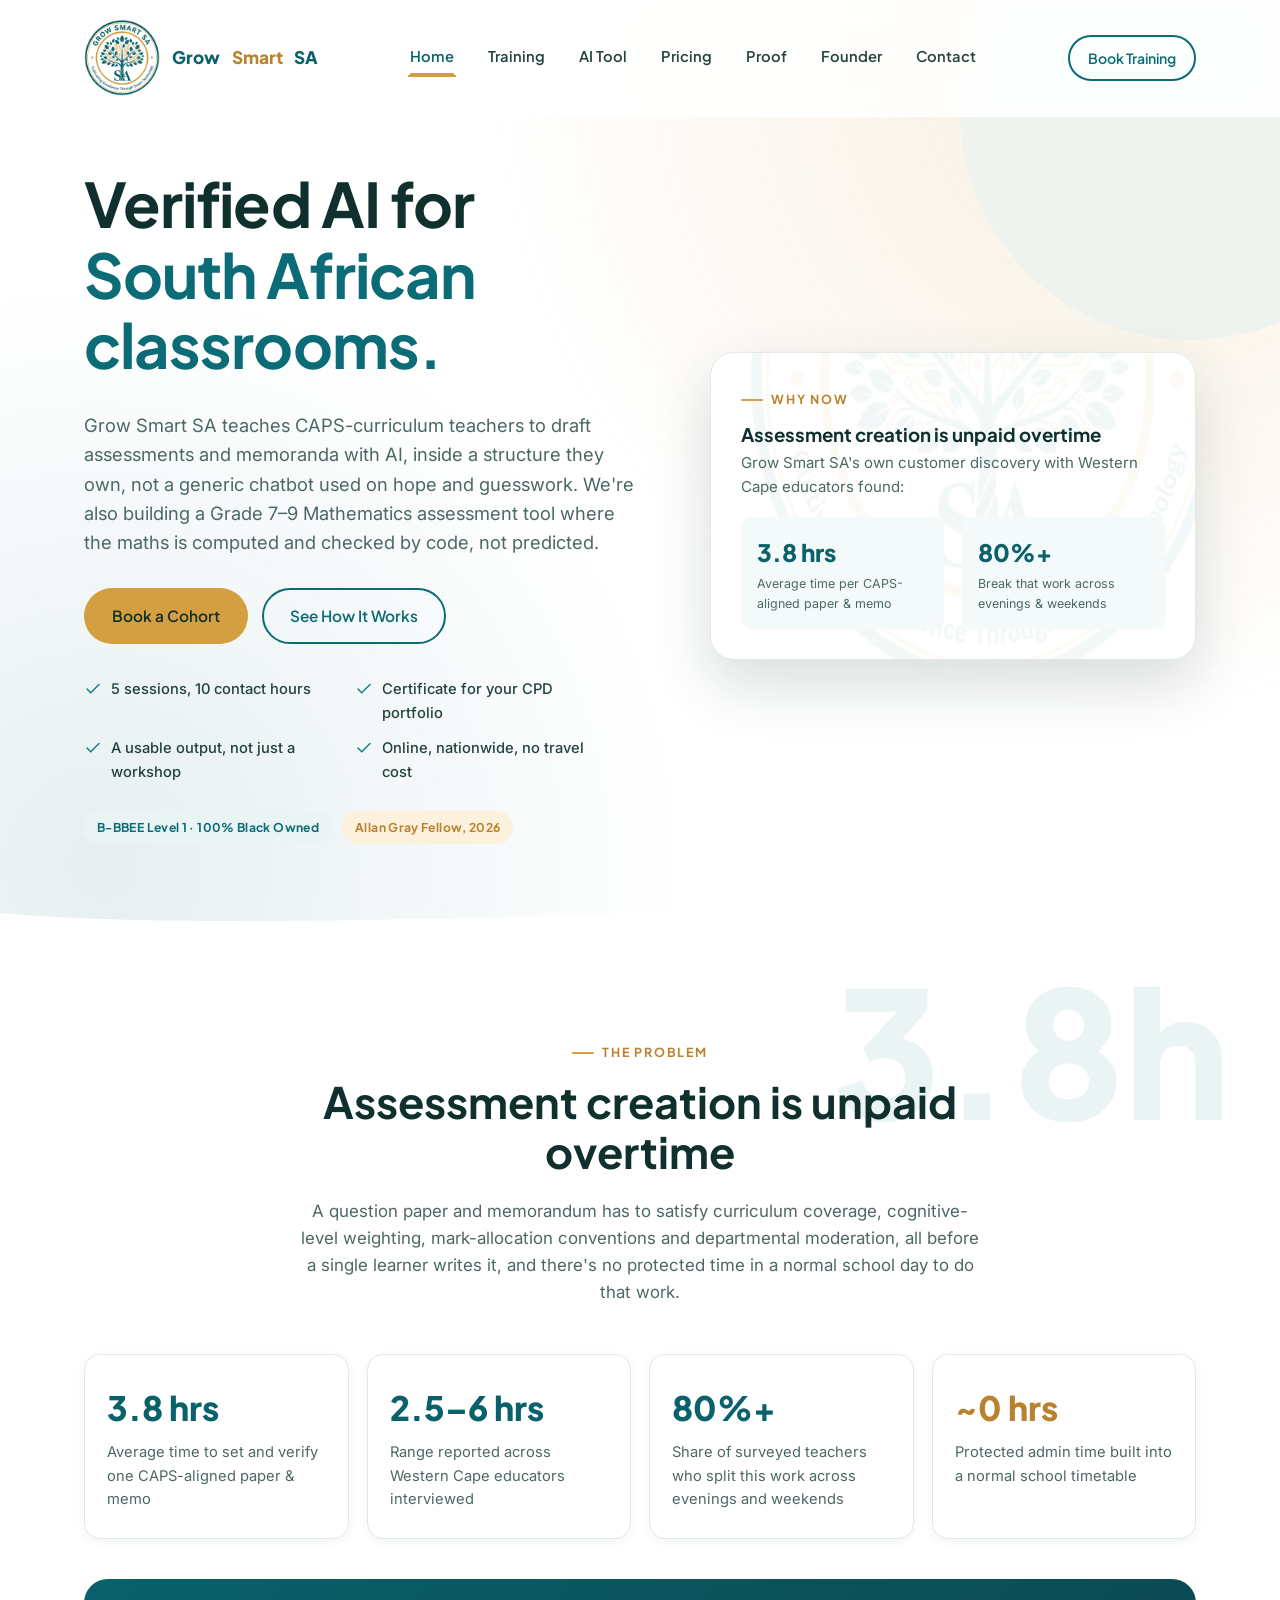
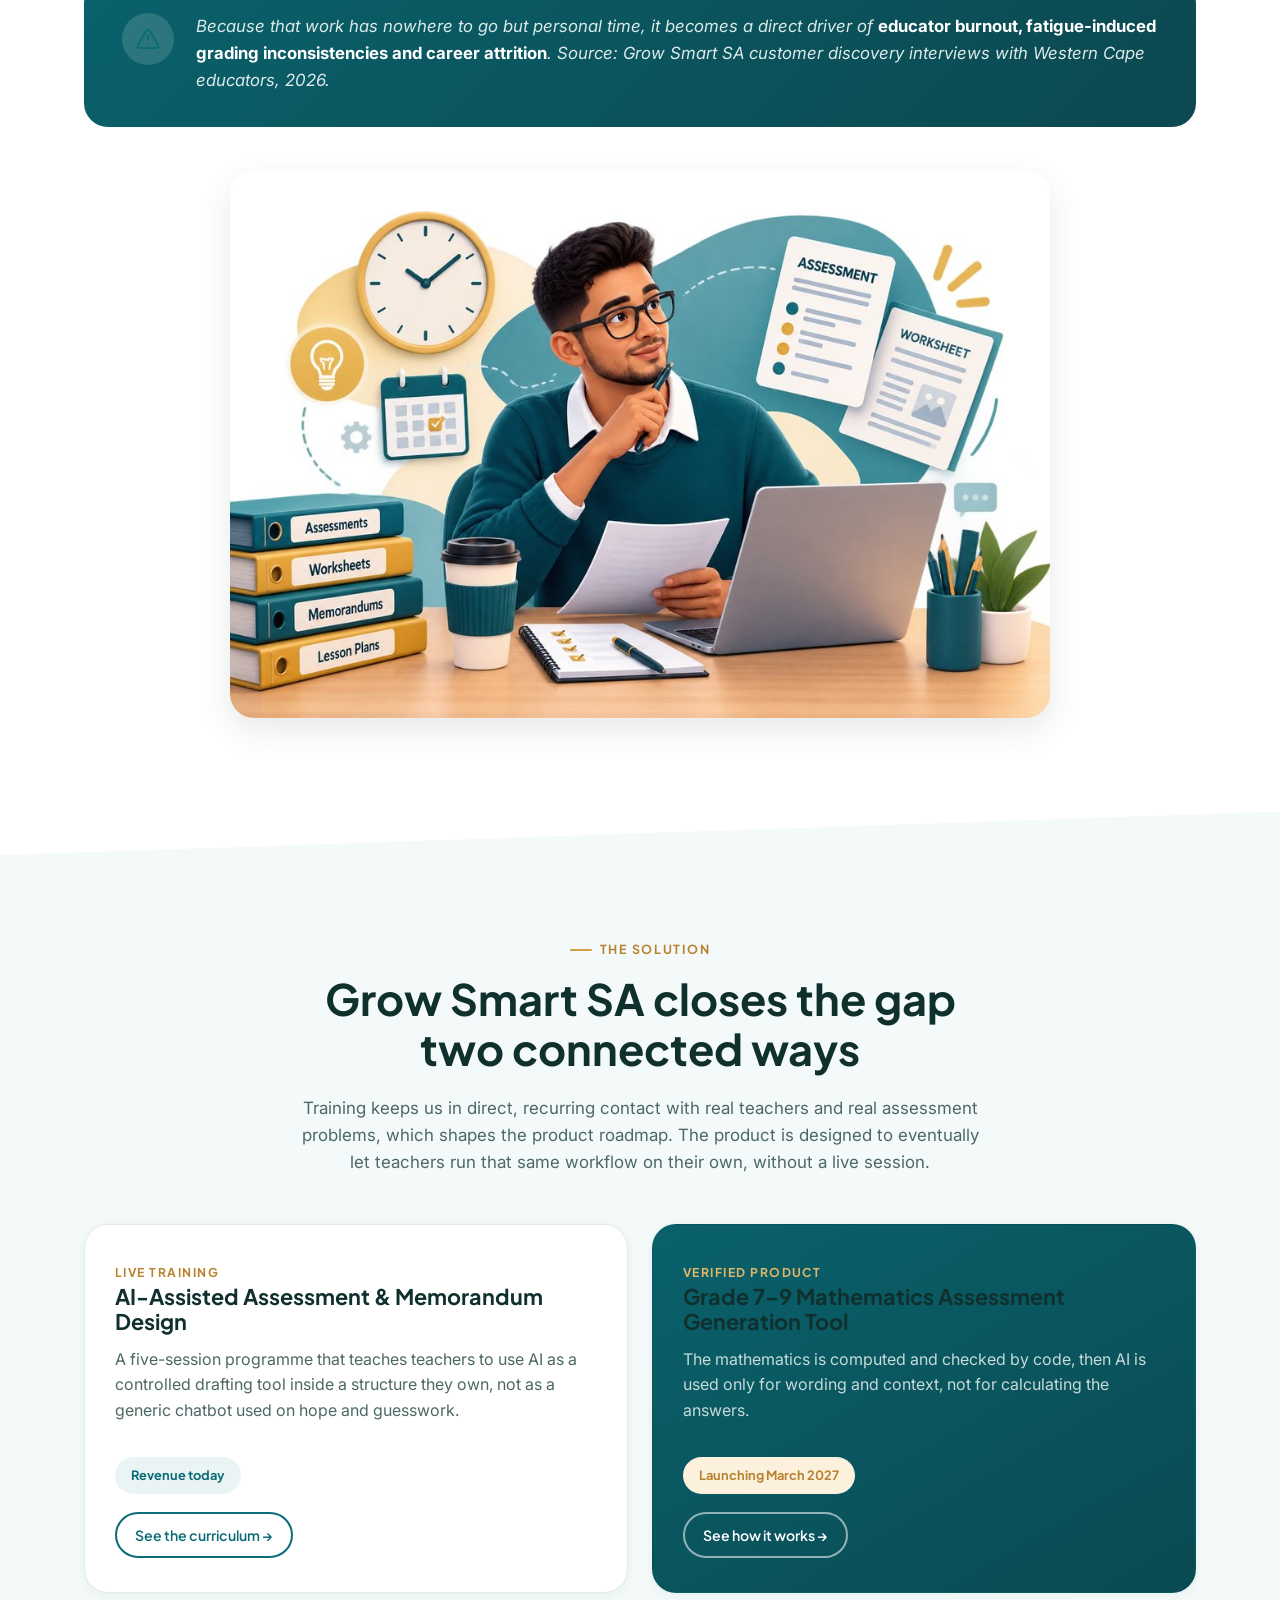
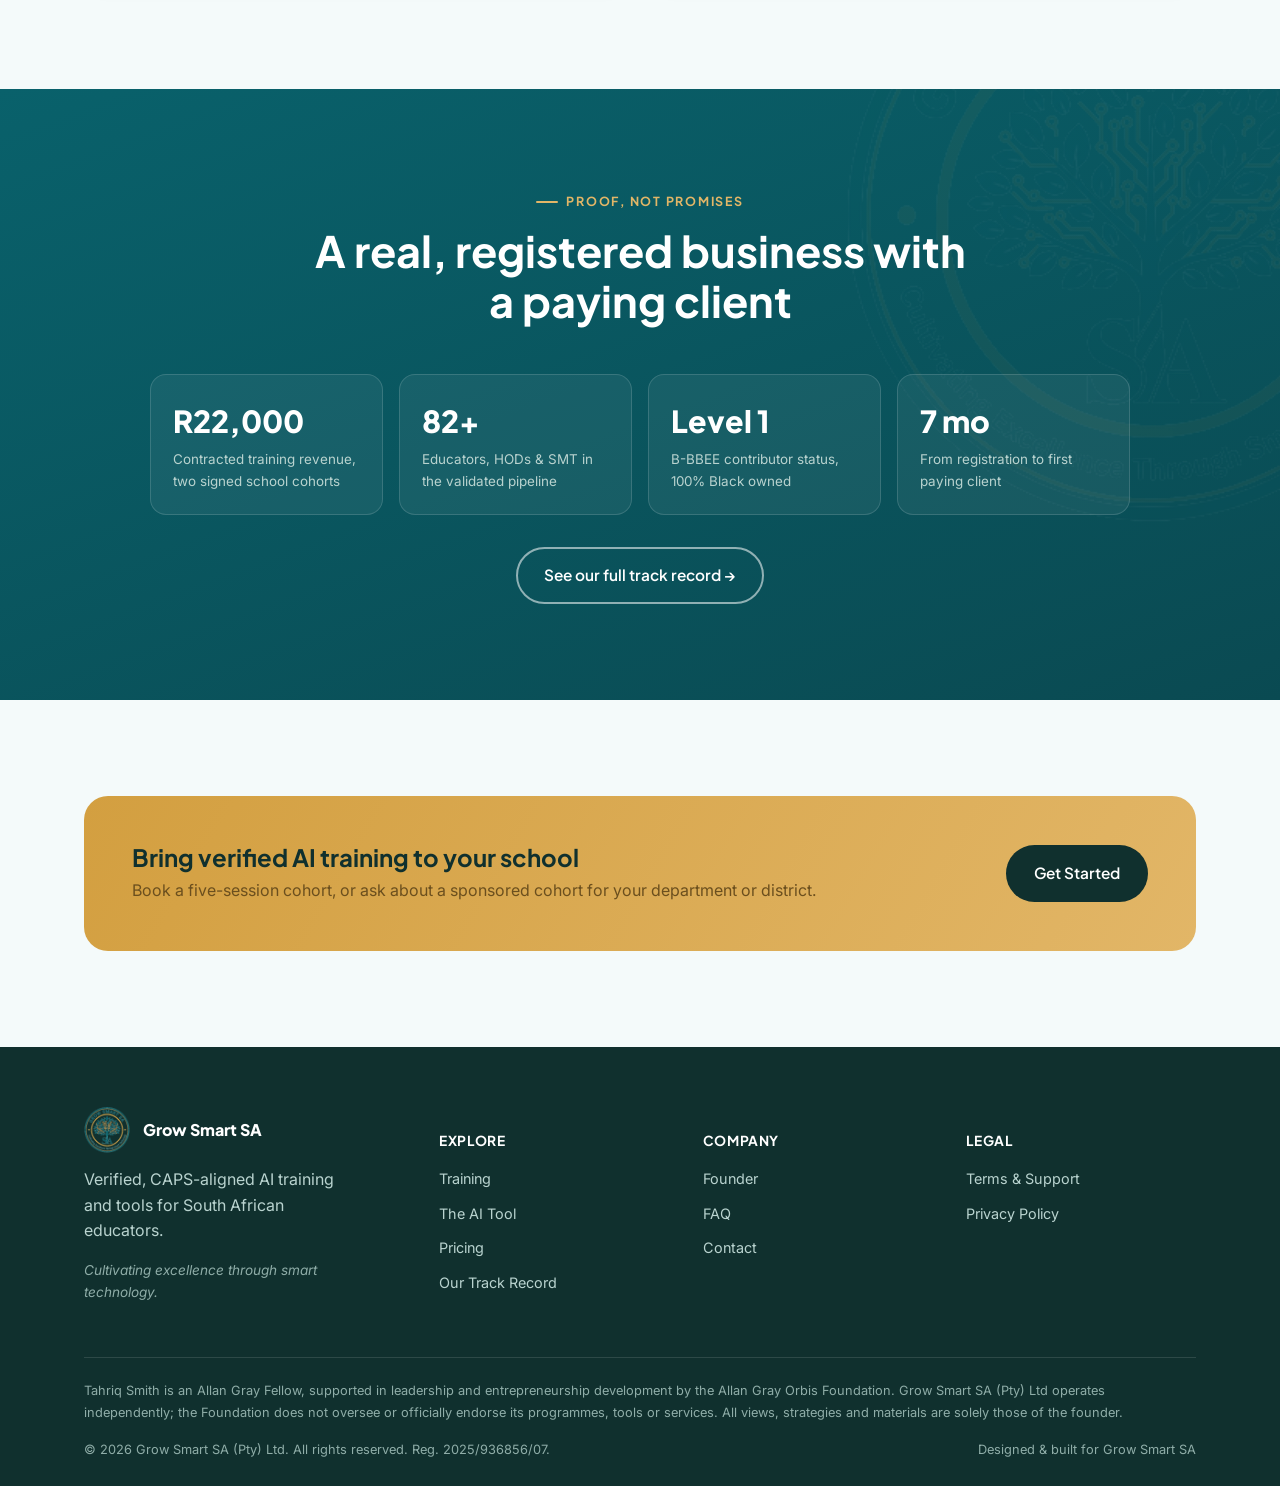
==== commit 52bb936c: "Add files via upload" ====
--- a/index.html
+++ b/index.html
@@ -5,15 +5,15 @@
 <meta name="viewport" content="width=device-width, initial-scale=1.0">
 <title>Grow Smart SA | Verified AI for South African Classrooms</title>
 <meta name="description" content="Grow Smart SA teaches CAPS-curriculum teachers to draft assessments and memoranda with AI, and is building a code-verified AI assessment generation tool for Grade 7-9 Mathematics. Based in Cape Town, serving educators nationwide.">
-<meta name="keywords" content="AI assessment tool for teachers, CAPS aligned AI, memorandum design, South Africa education, SADTU, verified AI mathematics, Grow Smart SA">
+<meta name="keywords" content="AI assessment tool for teachers, CAPS aligned AI, memorandum design, South Africa education, verified AI mathematics, Grow Smart SA">
 <meta name="author" content="Grow Smart SA (Pty) Ltd">
-<link rel="canonical" href="https://www.growsmartsa.co.za/">
+<link rel="canonical" href="https://growsmartsa.online/">
 
 <meta property="og:type" content="website">
 <meta property="og:title" content="Grow Smart SA | Verified AI for South African Classrooms">
 <meta property="og:description" content="Curriculum-aligned AI training for assessment and memorandum design, and a code-verified Grade 7-9 Mathematics assessment tool launching March 2027.">
 <meta property="og:image" content="/images/favicon-512.png">
-<meta property="og:url" content="https://www.growsmartsa.co.za/">
+<meta property="og:url" content="https://growsmartsa.online/">
 <meta name="twitter:card" content="summary_large_image">
 
 <link rel="icon" type="image/png" sizes="32x32" href="/images/favicon-32.png">
@@ -31,9 +31,9 @@
   "@context": "https://schema.org",
   "@type": "EducationalOrganization",
   "name": "Grow Smart SA (Pty) Ltd",
-  "url": "https://www.growsmartsa.co.za/",
-  "logo": "https://www.growsmartsa.co.za/images/favicon-512.png",
-  "email": "tahriq@live.co.za",
+  "url": "https://growsmartsa.online/",
+  "logo": "https://growsmartsa.online/images/favicon-512.png",
+  "email": "tahriq.smith@gmail.com",
   "telephone": "+27828016699",
   "address": { "@type": "PostalAddress", "addressLocality": "Cape Town", "addressCountry": "ZA" },
   "founder": { "@type": "Person", "name": "Tahriq Smith" },
@@ -47,7 +47,7 @@
 
 <header class="site-header" id="siteHeader">
   <div class="nav-wrap">
-    <a href="index.html" class="brand"><img src="images/logo.png" alt="Grow Smart SA logo"> Grow <span class="accent">Smart</span>&nbsp;SA</a>
+    <a href="index.html" class="brand"><img src="images/logo-transparent.png" alt="Grow Smart SA logo"> Grow <span class="accent">Smart</span>&nbsp;SA</a>
     <nav class="nav-links" id="navLinks">
       <a href="index.html" class="active">Home</a>
       <a href="training.html">Training</a>
@@ -71,10 +71,6 @@
     <div class="hero-blob" aria-hidden="true"></div>
     <div class="container hero-grid">
       <div class="reveal in">
-        <div class="badge-row">
-          <span class="badge">B-BBEE Level 1 &middot; 100% Black Owned</span>
-          <span class="badge gold">Allan Gray Fellow, 2026</span>
-        </div>
         <h1>Verified AI for <span class="hl">South African classrooms.</span></h1>
         <p class="hero-sub">Grow Smart SA teaches CAPS-curriculum teachers to draft assessments and memoranda with AI, inside a structure they own, not a generic chatbot used on hope and guesswork. We're also building a Grade 7&ndash;9 Mathematics assessment tool where the maths is computed and checked by code, not predicted.</p>
         <div class="hero-cta">
@@ -87,18 +83,24 @@
           <li><svg width="18" height="18" viewBox="0 0 24 24" fill="none" stroke="currentColor" stroke-width="2" stroke-linecap="round" stroke-linejoin="round" aria-hidden="true" ><polyline points="20 6 9 17 4 12"></polyline></svg>A usable output, not just a workshop</li>
           <li><svg width="18" height="18" viewBox="0 0 24 24" fill="none" stroke="currentColor" stroke-width="2" stroke-linecap="round" stroke-linejoin="round" aria-hidden="true" ><polyline points="20 6 9 17 4 12"></polyline></svg>Online, nationwide, no travel cost</li>
         </ul>
+        <div class="badge-row">
+          <span class="badge">B-BBEE Level 1 &middot; 100% Black Owned</span>
+          <span class="badge gold">Allan Gray Fellow, 2026</span>
+        </div>
       </div>
       <div class="hero-visual reveal in">
         <div class="hero-card">
-          <span class="eyebrow">Why now</span>
-          <h3 style="margin-bottom:6px;">Assessment creation is unpaid overtime</h3>
-          <p style="color:var(--ink-500); font-size:0.94rem; margin-bottom:0;">Grow Smart SA's own customer discovery with Western Cape educators found:</p>
-          <div class="stat-row">
-            <div class="hero-stat"><div class="num" data-count="3.8" data-decimals="1" data-suffix=" hrs">0 hrs</div><div class="lbl">Average time per CAPS-aligned paper &amp; memo</div></div>
-            <div class="hero-stat"><div class="num" data-count="80" data-suffix="%+">0%+</div><div class="lbl">Break that work across evenings &amp; weekends</div></div>
+          <img class="logo-watermark hero-card-watermark" src="images/logo-transparent.png" alt="" aria-hidden="true">
+          <div class="hero-card-content">
+            <span class="eyebrow">Why now</span>
+            <h3 style="margin-bottom:6px;">Assessment creation is unpaid overtime</h3>
+            <p style="color:var(--ink-500); font-size:0.94rem; margin-bottom:0;">Grow Smart SA's own customer discovery with Western Cape educators found:</p>
+            <div class="stat-row">
+              <div class="hero-stat"><div class="num" data-count="3.8" data-decimals="1" data-suffix=" hrs">3.8 hrs</div><div class="lbl">Average time per CAPS-aligned paper &amp; memo</div></div>
+              <div class="hero-stat"><div class="num" data-count="80" data-suffix="%+">80%+</div><div class="lbl">Break that work across evenings &amp; weekends</div></div>
+            </div>
           </div>
         </div>
-        <img class="hero-logo-badge" src="images/logo.png" alt="">
       </div>
     </div>
     <svg class="wave-divider" viewBox="0 0 1440 56" preserveAspectRatio="none" aria-hidden="true"><path d="M0,28 C360,56 1080,0 1440,28 L1440,56 L0,56 Z" fill="var(--white)"></path></svg>
@@ -114,14 +116,17 @@
         <p>A question paper and memorandum has to satisfy curriculum coverage, cognitive-level weighting, mark-allocation conventions and departmental moderation, all before a single learner writes it, and there's no protected time in a normal school day to do that work.</p>
       </div>
       <div class="stat-grid reveal-group">
-        <div class="stat-card reveal"><div class="num" data-count="3.8" data-decimals="1" data-suffix=" hrs">0 hrs</div><div class="lbl">Average time to set and verify one CAPS-aligned paper &amp; memo</div></div>
+        <div class="stat-card reveal"><div class="num" data-count="3.8" data-decimals="1" data-suffix=" hrs">3.8 hrs</div><div class="lbl">Average time to set and verify one CAPS-aligned paper &amp; memo</div></div>
         <div class="stat-card reveal"><div class="num">2.5&ndash;6 hrs</div><div class="lbl">Range reported across Western Cape educators interviewed</div></div>
-        <div class="stat-card reveal"><div class="num" data-count="80" data-suffix="%+">0%+</div><div class="lbl">Share of surveyed teachers who split this work across evenings and weekends</div></div>
+        <div class="stat-card reveal"><div class="num" data-count="80" data-suffix="%+">80%+</div><div class="lbl">Share of surveyed teachers who split this work across evenings and weekends</div></div>
         <div class="stat-card reveal"><div class="num gold">~0 hrs</div><div class="lbl">Protected admin time built into a normal school timetable</div></div>
       </div>
       <div class="callout reveal">
         <div class="icon-badge"><svg width="24" height="24" viewBox="0 0 24 24" fill="none" stroke="currentColor" stroke-width="2" stroke-linecap="round" stroke-linejoin="round" aria-hidden="true" ><path d="M12 9v4"></path><path d="M12 17h.01"></path><path d="M10.29 3.86 1.82 18a2 2 0 0 0 1.71 3h16.94a2 2 0 0 0 1.71-3L13.71 3.86a2 2 0 0 0-3.42 0Z"></path></svg></div>
         <p>Because that work has nowhere to go but personal time, it becomes a direct driver of <strong>educator burnout, fatigue-induced grading inconsistencies and career attrition</strong>. Source: Grow Smart SA customer discovery interviews with Western Cape educators, 2026.</p>
+      </div>
+      <div class="feature-image-wrap reveal" style="max-width:820px; margin:44px auto 0;">
+        <img class="feature-image" src="images/illustration-workload.jpg" alt="An educator at a desk surrounded by assessment, worksheet and memorandum folders, thinking through a stack of grading work.">
       </div>
     </div>
   </section>
@@ -154,17 +159,18 @@
   </section>
 
   <!-- ================= PROOF TEASER ================= -->
-  <section class="section-pad bg-dark on-dark">
-    <div class="container">
+  <section class="section-pad bg-dark on-dark" style="position:relative; overflow:hidden;">
+    <img class="logo-watermark" src="images/logo-transparent.png" alt="" aria-hidden="true" style="top:-180px; right:-180px;">
+    <div class="container" style="position:relative; z-index:1;">
       <div class="section-head center">
         <span class="eyebrow">Proof, Not Promises</span>
         <h2>A real, registered business with a paying client</h2>
       </div>
       <div class="proof-stats proof-stats-teaser reveal-group">
-        <div class="proof-stat reveal"><div class="num" data-count="22000" data-prefix="R">R0</div><div class="lbl">Contracted training revenue, two signed Glendale cohorts</div></div>
-        <div class="proof-stat reveal"><div class="num" data-count="100" data-suffix="+">0+</div><div class="lbl">Educators, HODs &amp; SMT in the validated pipeline</div></div>
+        <div class="proof-stat reveal"><div class="num">R22,000</div><div class="lbl">Contracted training revenue, two signed school cohorts</div></div>
+        <div class="proof-stat reveal"><div class="num" data-count="100" data-suffix="+">100+</div><div class="lbl">Educators, HODs &amp; SMT in the validated pipeline</div></div>
         <div class="proof-stat reveal"><div class="num">Level 1</div><div class="lbl">B-BBEE contributor status, 100% Black owned</div></div>
-        <div class="proof-stat reveal"><div class="num" data-count="9" data-suffix=" mo">0 mo</div><div class="lbl">From registration to first paying client</div></div>
+        <div class="proof-stat reveal"><div class="num" data-count="9" data-suffix=" mo">9 mo</div><div class="lbl">From registration to first paying client</div></div>
       </div>
       <div class="text-center mt-32"><a href="proof.html" class="btn btn-outline">See our full track record &rarr;</a></div>
     </div>
@@ -189,7 +195,7 @@
   <div class="container">
     <div class="footer-grid">
       <div>
-        <div class="footer-brand"><img src="images/logo.png" alt="Grow Smart SA logo"><span>Grow Smart SA</span></div>
+        <div class="footer-brand"><img src="images/logo-transparent.png" alt="Grow Smart SA logo"><span>Grow Smart SA</span></div>
         <p style="max-width:280px;">Verified, CAPS-aligned AI training and tools for South African educators.</p>
         <p style="max-width:280px; font-style:italic; font-size:0.85rem; color:#8FADA8;">Cultivating excellence through smart technology.</p>
       </div>
--- a/css/styles.css
+++ b/css/styles.css
@@ -137,14 +137,14 @@
 .nav-wrap {
   max-width: var(--container);
   margin: 0 auto;
-  padding: 14px 24px;
+  padding: 20px 24px;
   display: flex;
   align-items: center;
   justify-content: space-between;
   gap: 20px;
 }
-.brand { display: flex; align-items: center; gap: 10px; font-family: var(--font-head); font-weight: 800; color: var(--teal-900); font-size: 1.08rem; }
-.brand img { width: 40px; height: 40px; }
+.brand { display: flex; align-items: center; gap: 12px; font-family: var(--font-head); font-weight: 800; color: var(--teal-900); font-size: 1.08rem; word-spacing: -0.22em; }
+.brand img { width: 76px; height: 76px; }
 .brand span.accent { color: var(--gold-600); }
 
 .nav-links { display: flex; align-items: center; gap: 30px; }
@@ -216,7 +216,7 @@
 .hero-grid { display: grid; grid-template-columns: 1.08fr 0.92fr; gap: 56px; align-items: center; }
 @media (max-width: 900px) { .hero-grid { grid-template-columns: 1fr; } }
 
-.badge-row { display: flex; flex-wrap: wrap; gap: 10px; margin-bottom: 22px; }
+.badge-row { display: flex; flex-wrap: wrap; gap: 10px; margin-top: 26px; }
 .badge {
   display: inline-flex; align-items: center; gap: 6px;
   background: var(--teal-050); color: var(--teal-800);
@@ -240,19 +240,17 @@
   border: 1px solid var(--border);
   border-radius: var(--radius-lg);
   box-shadow: var(--shadow-lg);
-  padding: 30px 30px 68px;
+  padding: 30px;
   position: relative;
+  overflow: hidden;
   z-index: 2;
 }
+.hero-card-content { position: relative; z-index: 1; }
+.hero-card-watermark { right: -34px; bottom: -34px; width: 210px; height: 210px; }
 .hero-card .stat-row { display: grid; grid-template-columns: 1fr 1fr; gap: 18px; margin-top: 18px; }
-.hero-stat { background: var(--teal-025); border-radius: var(--radius-sm); padding: 16px; }
+.hero-stat { background: var(--teal-025); border-radius: var(--radius-sm); padding: 16px; position: relative; z-index: 1; }
 .hero-stat .num { font-family: var(--font-head); font-weight: 800; font-size: 1.5rem; color: var(--teal-900); }
 .hero-stat .lbl { font-size: 0.78rem; color: var(--ink-500); margin-top: 2px; }
-.hero-logo-badge {
-  position: absolute; right: 20px; bottom: -16px;
-  width: 76px; height: 76px; z-index: 3;
-  filter: drop-shadow(var(--shadow-md));
-}
 .hero-blob {
   position: absolute; width: 460px; height: 460px; border-radius: 50%;
   background: var(--sage-100); top: -120px; right: -140px; z-index: 0;
@@ -504,8 +502,8 @@
 .site-footer { background: var(--ink-900); color: #B9D3CF; padding: 60px 0 26px; }
 .footer-grid { display: grid; grid-template-columns: 1.4fr 1fr 1fr 1fr; gap: 34px; margin-bottom: 40px; }
 @media (max-width: 780px) { .footer-grid { grid-template-columns: 1fr 1fr; } }
-.footer-brand { display: flex; align-items: center; gap: 10px; margin-bottom: 12px; }
-.footer-brand img { width: 38px; height: 38px; }
+.footer-brand { display: flex; align-items: center; gap: 13px; margin-bottom: 14px; }
+.footer-brand img { width: 46px; height: 46px; }
 .footer-brand span { font-family: var(--font-head); font-weight: 800; color: var(--white); }
 .site-footer h5 { color: var(--white); font-family: var(--font-head); font-size: 0.86rem; letter-spacing: .04em; text-transform: uppercase; margin-bottom: 14px; }
 .site-footer ul { display: flex; flex-direction: column; gap: 9px; }
@@ -730,6 +728,27 @@
 .page-hero.on-dark { background: linear-gradient(160deg, var(--teal-900), #0A4A52); }
 .page-hero.on-dark .page-hero-blob { background: var(--teal-800); opacity: 0.5; }
 
+.feature-image {
+  width: 100%;
+  height: auto;
+  border-radius: var(--radius-lg, 20px);
+  box-shadow: var(--shadow-md);
+  display: block;
+}
+.feature-image-wrap { position: relative; }
+
+/* Subtle, oversized brand-mark watermark: the real logo asset at low opacity,
+   used selectively behind a couple of major sections. Never distorted or
+   recoloured, just faded and enlarged so it reads as a quiet background texture. */
+.logo-watermark {
+  position: absolute;
+  width: 620px; height: 620px;
+  opacity: 0.05;
+  z-index: 0;
+  pointer-events: none;
+  user-select: none;
+}
+
 .wave-divider { display: block; width: 100%; height: 56px; position: absolute; left: 0; right: 0; bottom: -1px; z-index: 1; }
 
 /* Diagonal section transitions for visual rhythm */
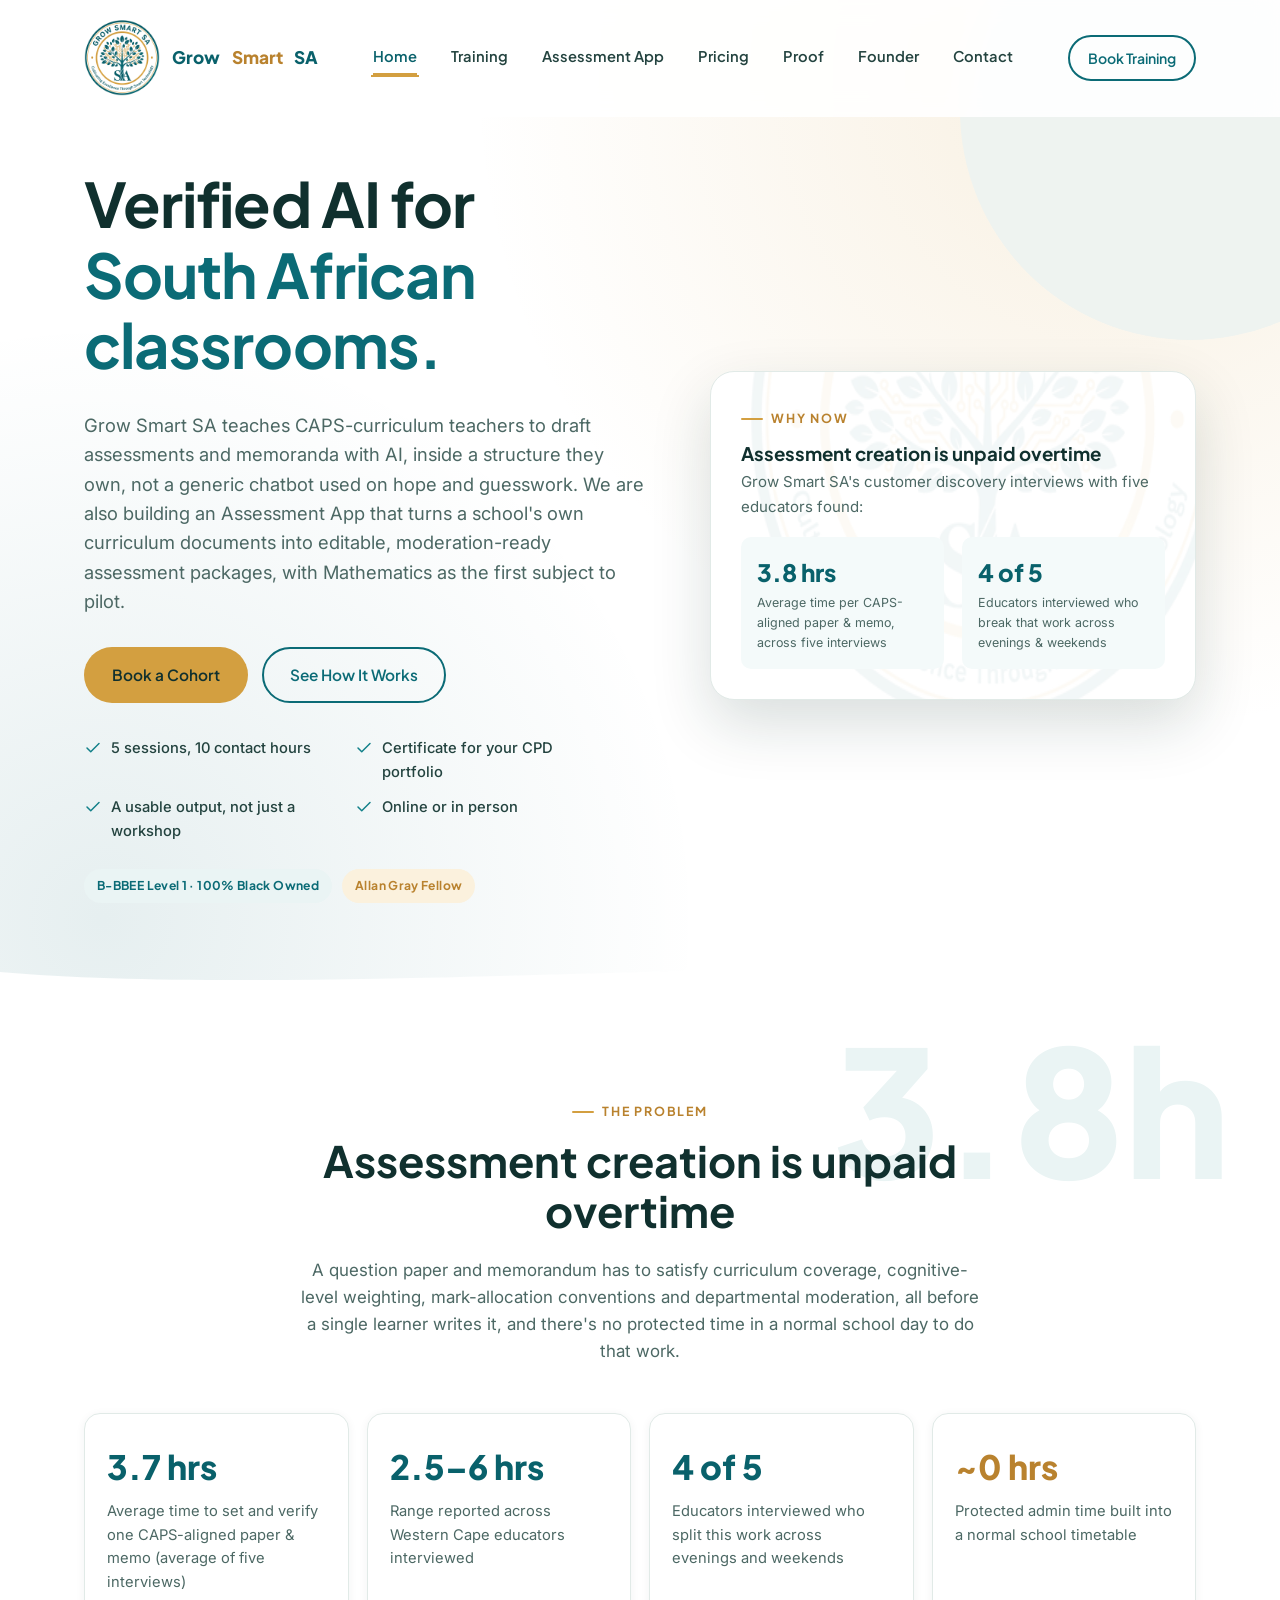
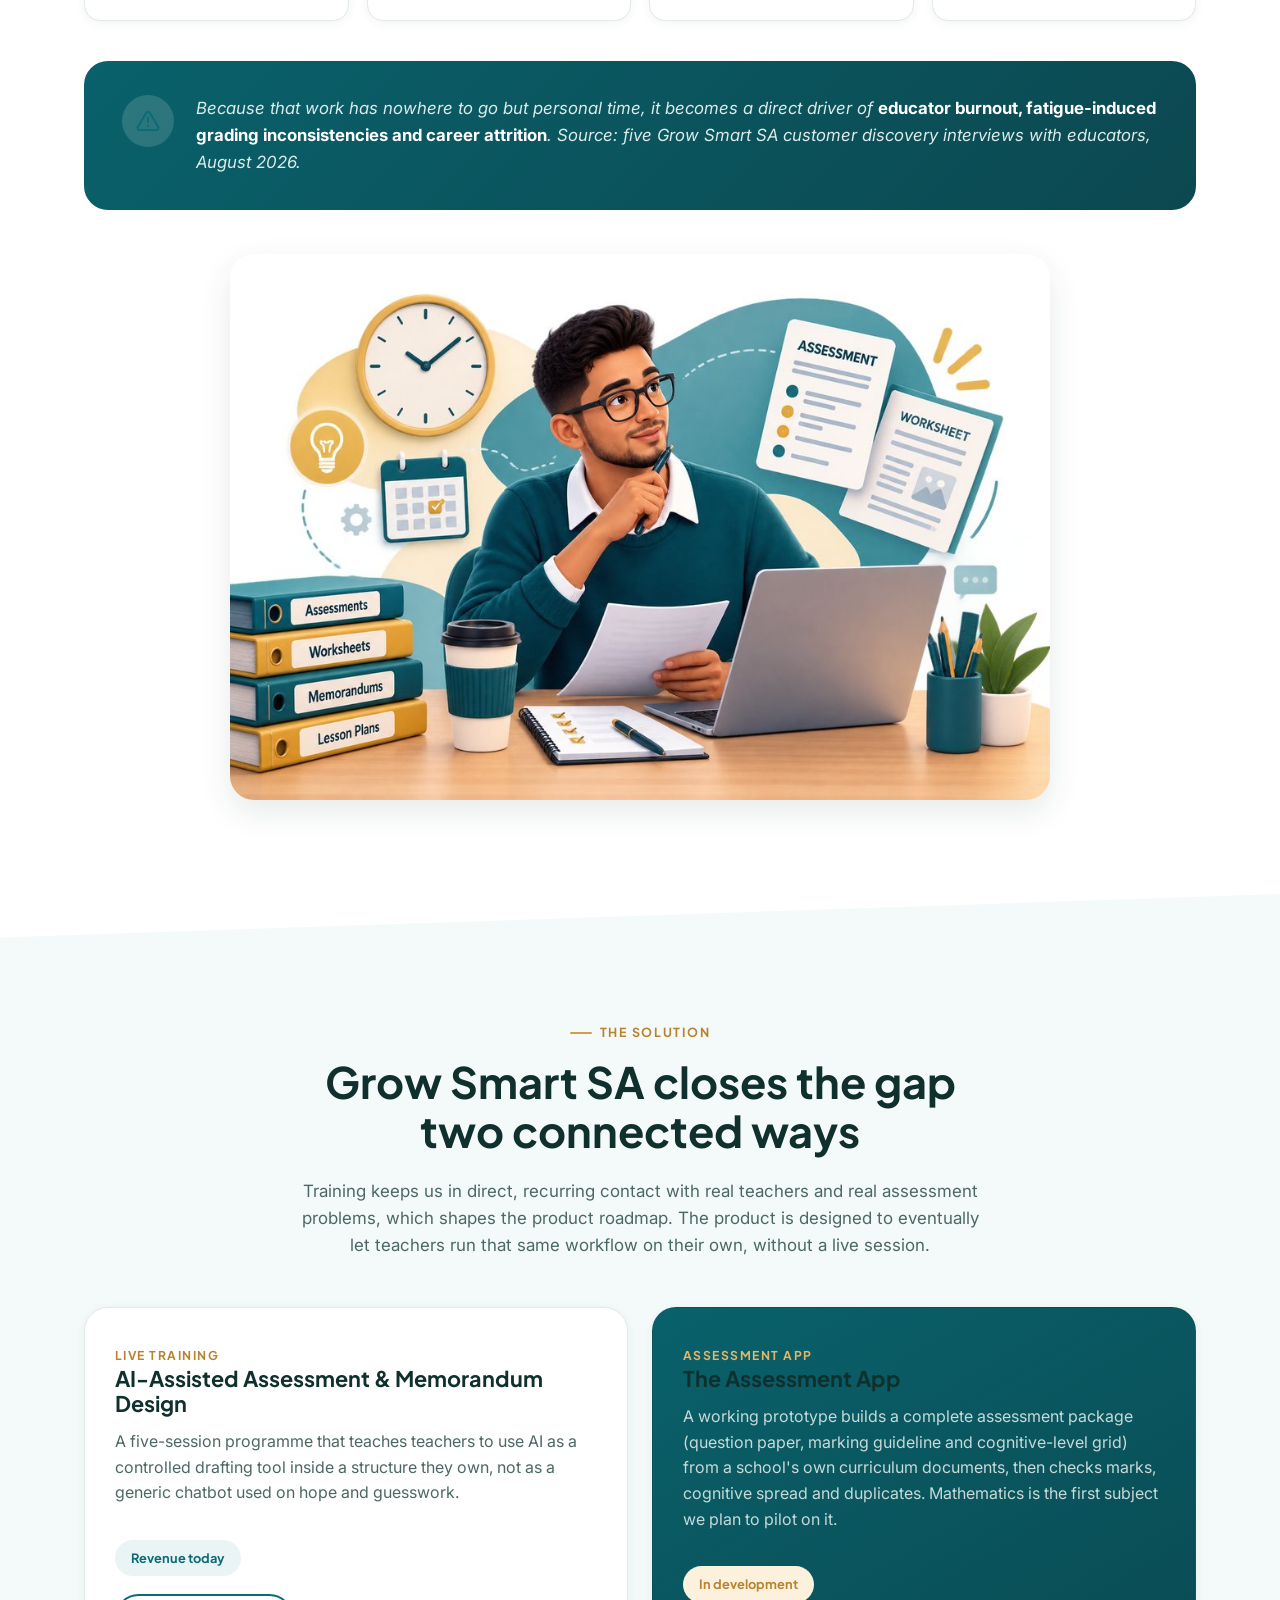
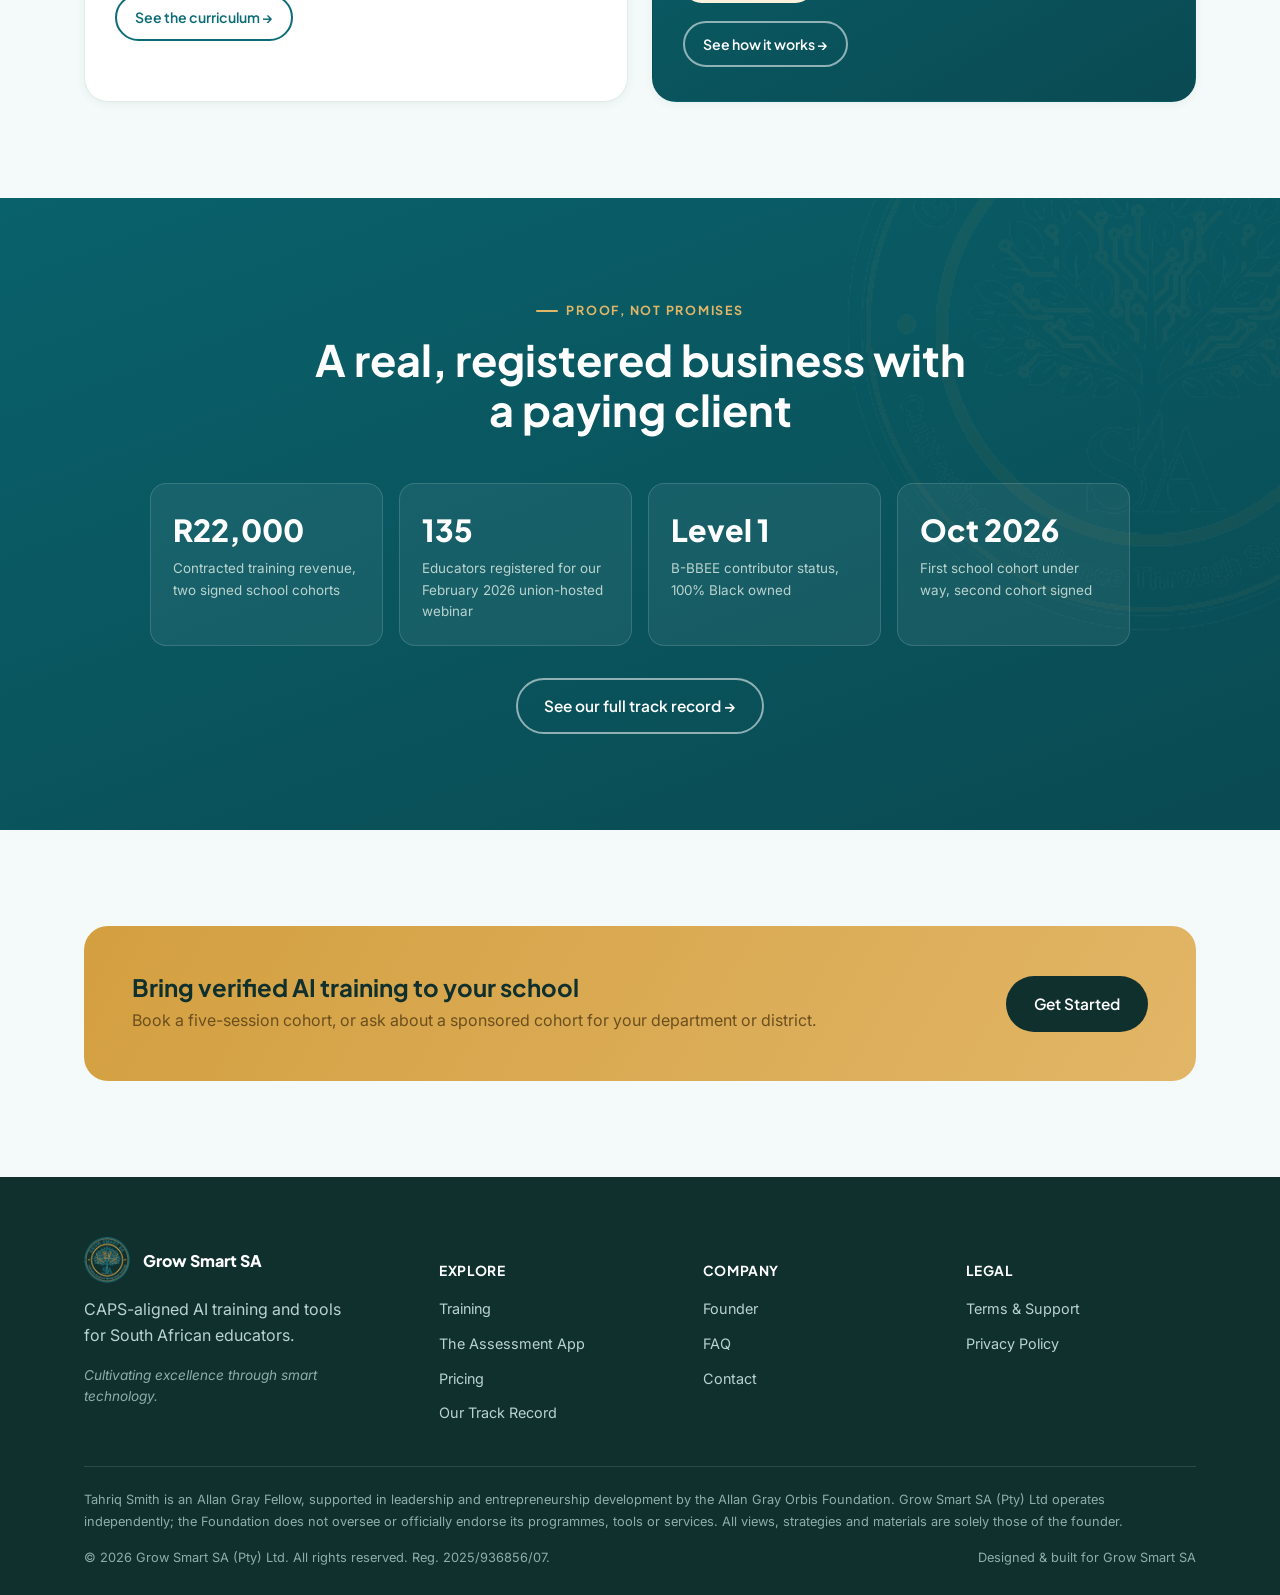
==== commit a5c5da8d: "Update website, 28 October 2026: training first, Assessment App in development, full privacy notice" ====
--- a/index.html
+++ b/index.html
@@ -4,14 +4,14 @@
 <meta charset="UTF-8">
 <meta name="viewport" content="width=device-width, initial-scale=1.0">
 <title>Grow Smart SA | Verified AI for South African Classrooms</title>
-<meta name="description" content="Grow Smart SA teaches CAPS-curriculum teachers to draft assessments and memoranda with AI, and is building a code-verified AI assessment generation tool for Grade 7-9 Mathematics. Based in Cape Town, serving educators nationwide.">
-<meta name="keywords" content="AI assessment tool for teachers, CAPS aligned AI, memorandum design, South Africa education, verified AI mathematics, Grow Smart SA">
+<meta name="description" content="Grow Smart SA teaches teachers to draft assessments and memoranda with AI inside a structure they own, and is building an Assessment App that turns a school's own curriculum documents into moderation-ready assessment packages. Based in Cape Town, serving educators nationwide.">
+<meta name="keywords" content="AI assessment tool for teachers, CAPS aligned AI, memorandum design, South Africa education, assessment app, Grow Smart SA">
 <meta name="author" content="Grow Smart SA (Pty) Ltd">
 <link rel="canonical" href="https://growsmartsa.online/">
 
 <meta property="og:type" content="website">
 <meta property="og:title" content="Grow Smart SA | Verified AI for South African Classrooms">
-<meta property="og:description" content="Curriculum-aligned AI training for assessment and memorandum design, and a code-verified Grade 7-9 Mathematics assessment tool launching March 2027.">
+<meta property="og:description" content="Curriculum-aligned AI training for assessment and memorandum design, and an Assessment App in development.">
 <meta property="og:image" content="/images/favicon-512.png">
 <meta property="og:url" content="https://growsmartsa.online/">
 <meta name="twitter:card" content="summary_large_image">
@@ -51,7 +51,7 @@
     <nav class="nav-links" id="navLinks">
       <a href="index.html" class="active">Home</a>
       <a href="training.html">Training</a>
-      <a href="product.html">AI Tool</a>
+      <a href="product.html">Assessment App</a>
       <a href="pricing.html">Pricing</a>
       <a href="proof.html">Proof</a>
       <a href="founder.html">Founder</a>
@@ -72,7 +72,7 @@
     <div class="container hero-grid">
       <div class="reveal in">
         <h1>Verified AI for <span class="hl">South African classrooms.</span></h1>
-        <p class="hero-sub">Grow Smart SA teaches CAPS-curriculum teachers to draft assessments and memoranda with AI, inside a structure they own, not a generic chatbot used on hope and guesswork. We're also building a Grade 7&ndash;9 Mathematics assessment tool where the maths is computed and checked by code, not predicted.</p>
+        <p class="hero-sub">Grow Smart SA teaches CAPS-curriculum teachers to draft assessments and memoranda with AI, inside a structure they own, not a generic chatbot used on hope and guesswork. We are also building an Assessment App that turns a school's own curriculum documents into editable, moderation-ready assessment packages, with Mathematics as the first subject to pilot.</p>
         <div class="hero-cta">
           <a href="contact.html" class="btn btn-primary">Book a Cohort</a>
           <a href="training.html" class="btn btn-outline-dark">See How It Works</a>
@@ -81,11 +81,11 @@
           <li><svg width="18" height="18" viewBox="0 0 24 24" fill="none" stroke="currentColor" stroke-width="2" stroke-linecap="round" stroke-linejoin="round" aria-hidden="true" ><polyline points="20 6 9 17 4 12"></polyline></svg>5 sessions, 10 contact hours</li>
           <li><svg width="18" height="18" viewBox="0 0 24 24" fill="none" stroke="currentColor" stroke-width="2" stroke-linecap="round" stroke-linejoin="round" aria-hidden="true" ><polyline points="20 6 9 17 4 12"></polyline></svg>Certificate for your CPD portfolio</li>
           <li><svg width="18" height="18" viewBox="0 0 24 24" fill="none" stroke="currentColor" stroke-width="2" stroke-linecap="round" stroke-linejoin="round" aria-hidden="true" ><polyline points="20 6 9 17 4 12"></polyline></svg>A usable output, not just a workshop</li>
-          <li><svg width="18" height="18" viewBox="0 0 24 24" fill="none" stroke="currentColor" stroke-width="2" stroke-linecap="round" stroke-linejoin="round" aria-hidden="true" ><polyline points="20 6 9 17 4 12"></polyline></svg>Online, nationwide, no travel cost</li>
+          <li><svg width="18" height="18" viewBox="0 0 24 24" fill="none" stroke="currentColor" stroke-width="2" stroke-linecap="round" stroke-linejoin="round" aria-hidden="true" ><polyline points="20 6 9 17 4 12"></polyline></svg>Online or in person</li>
         </ul>
         <div class="badge-row">
           <span class="badge">B-BBEE Level 1 &middot; 100% Black Owned</span>
-          <span class="badge gold">Allan Gray Fellow, 2026</span>
+          <span class="badge gold">Allan Gray Fellow</span>
         </div>
       </div>
       <div class="hero-visual reveal in">
@@ -94,10 +94,10 @@
           <div class="hero-card-content">
             <span class="eyebrow">Why now</span>
             <h3 style="margin-bottom:6px;">Assessment creation is unpaid overtime</h3>
-            <p style="color:var(--ink-500); font-size:0.94rem; margin-bottom:0;">Grow Smart SA's own customer discovery with Western Cape educators found:</p>
+            <p style="color:var(--ink-500); font-size:0.94rem; margin-bottom:0;">Grow Smart SA's customer discovery interviews with five educators found:</p>
             <div class="stat-row">
-              <div class="hero-stat"><div class="num" data-count="3.8" data-decimals="1" data-suffix=" hrs">3.8 hrs</div><div class="lbl">Average time per CAPS-aligned paper &amp; memo</div></div>
-              <div class="hero-stat"><div class="num" data-count="80" data-suffix="%+">80%+</div><div class="lbl">Break that work across evenings &amp; weekends</div></div>
+              <div class="hero-stat"><div class="num" data-count="3.8" data-decimals="1" data-suffix=" hrs">3.8 hrs</div><div class="lbl">Average time per CAPS-aligned paper &amp; memo, across five interviews</div></div>
+              <div class="hero-stat"><div class="num">4 of 5</div><div class="lbl">Educators interviewed who break that work across evenings &amp; weekends</div></div>
             </div>
           </div>
         </div>
@@ -116,14 +116,14 @@
         <p>A question paper and memorandum has to satisfy curriculum coverage, cognitive-level weighting, mark-allocation conventions and departmental moderation, all before a single learner writes it, and there's no protected time in a normal school day to do that work.</p>
       </div>
       <div class="stat-grid reveal-group">
-        <div class="stat-card reveal"><div class="num" data-count="3.8" data-decimals="1" data-suffix=" hrs">3.8 hrs</div><div class="lbl">Average time to set and verify one CAPS-aligned paper &amp; memo</div></div>
+        <div class="stat-card reveal"><div class="num" data-count="3.8" data-decimals="1" data-suffix=" hrs">3.8 hrs</div><div class="lbl">Average time to set and verify one CAPS-aligned paper &amp; memo (average of five interviews)</div></div>
         <div class="stat-card reveal"><div class="num">2.5&ndash;6 hrs</div><div class="lbl">Range reported across Western Cape educators interviewed</div></div>
-        <div class="stat-card reveal"><div class="num" data-count="80" data-suffix="%+">80%+</div><div class="lbl">Share of surveyed teachers who split this work across evenings and weekends</div></div>
+        <div class="stat-card reveal"><div class="num">4 of 5</div><div class="lbl">Educators interviewed who split this work across evenings and weekends</div></div>
         <div class="stat-card reveal"><div class="num gold">~0 hrs</div><div class="lbl">Protected admin time built into a normal school timetable</div></div>
       </div>
       <div class="callout reveal">
         <div class="icon-badge"><svg width="24" height="24" viewBox="0 0 24 24" fill="none" stroke="currentColor" stroke-width="2" stroke-linecap="round" stroke-linejoin="round" aria-hidden="true" ><path d="M12 9v4"></path><path d="M12 17h.01"></path><path d="M10.29 3.86 1.82 18a2 2 0 0 0 1.71 3h16.94a2 2 0 0 0 1.71-3L13.71 3.86a2 2 0 0 0-3.42 0Z"></path></svg></div>
-        <p>Because that work has nowhere to go but personal time, it becomes a direct driver of <strong>educator burnout, fatigue-induced grading inconsistencies and career attrition</strong>. Source: Grow Smart SA customer discovery interviews with Western Cape educators, 2026.</p>
+        <p>Because that work has nowhere to go but personal time, it becomes a direct driver of <strong>educator burnout, fatigue-induced grading inconsistencies and career attrition</strong>. Source: five Grow Smart SA customer discovery interviews with educators, August 2026.</p>
       </div>
       <div class="feature-image-wrap reveal" style="max-width:820px; margin:44px auto 0;">
         <img class="feature-image" src="images/illustration-workload.jpg" alt="An educator at a desk surrounded by assessment, worksheet and memorandum folders, thinking through a stack of grading work.">
@@ -148,10 +148,10 @@
           <div style="margin-top:18px;"><a href="training.html" class="btn btn-outline-dark btn-sm">See the curriculum &rarr;</a></div>
         </div>
         <div class="pillar-card dark reveal">
-          <span class="pillar-kicker">Verified Product</span>
-          <h3>Grade 7&ndash;9 Mathematics Assessment Generation Tool</h3>
-          <p>The mathematics is computed and checked by code, then AI is used only for wording and context, not for calculating the answers.</p>
-          <span class="pillar-tag">Launching March 2027</span>
+          <span class="pillar-kicker">Assessment App</span>
+          <h3>The Assessment App</h3>
+          <p>A working prototype builds a complete assessment package (question paper, marking guideline and cognitive-level grid) from a school's own curriculum documents, then checks marks, cognitive spread and duplicates. Mathematics is the first subject we plan to pilot on it.</p>
+          <span class="pillar-tag">In development</span>
           <div style="margin-top:18px;"><a href="product.html" class="btn btn-outline btn-sm">See how it works &rarr;</a></div>
         </div>
       </div>
@@ -168,9 +168,9 @@
       </div>
       <div class="proof-stats proof-stats-teaser reveal-group">
         <div class="proof-stat reveal"><div class="num">R22,000</div><div class="lbl">Contracted training revenue, two signed school cohorts</div></div>
-        <div class="proof-stat reveal"><div class="num" data-count="100" data-suffix="+">100+</div><div class="lbl">Educators, HODs &amp; SMT in the validated pipeline</div></div>
+        <div class="proof-stat reveal"><div class="num">135</div><div class="lbl">Educators registered for our February 2026 union-hosted webinar</div></div>
         <div class="proof-stat reveal"><div class="num">Level 1</div><div class="lbl">B-BBEE contributor status, 100% Black owned</div></div>
-        <div class="proof-stat reveal"><div class="num" data-count="9" data-suffix=" mo">9 mo</div><div class="lbl">From registration to first paying client</div></div>
+        <div class="proof-stat reveal"><div class="num">Oct 2026</div><div class="lbl">First school cohort under way, second cohort signed</div></div>
       </div>
       <div class="text-center mt-32"><a href="proof.html" class="btn btn-outline">See our full track record &rarr;</a></div>
     </div>
@@ -196,14 +196,14 @@
     <div class="footer-grid">
       <div>
         <div class="footer-brand"><img src="images/logo-transparent.png" alt="Grow Smart SA logo"><span>Grow Smart SA</span></div>
-        <p style="max-width:280px;">Verified, CAPS-aligned AI training and tools for South African educators.</p>
+        <p style="max-width:280px;">CAPS-aligned AI training and tools for South African educators.</p>
         <p style="max-width:280px; font-style:italic; font-size:0.85rem; color:#8FADA8;">Cultivating excellence through smart technology.</p>
       </div>
       <div>
         <h5>Explore</h5>
         <ul>
           <li><a href="training.html">Training</a></li>
-          <li><a href="product.html">The AI Tool</a></li>
+          <li><a href="product.html">The Assessment App</a></li>
           <li><a href="pricing.html">Pricing</a></li>
           <li><a href="proof.html">Our Track Record</a></li>
         </ul>
